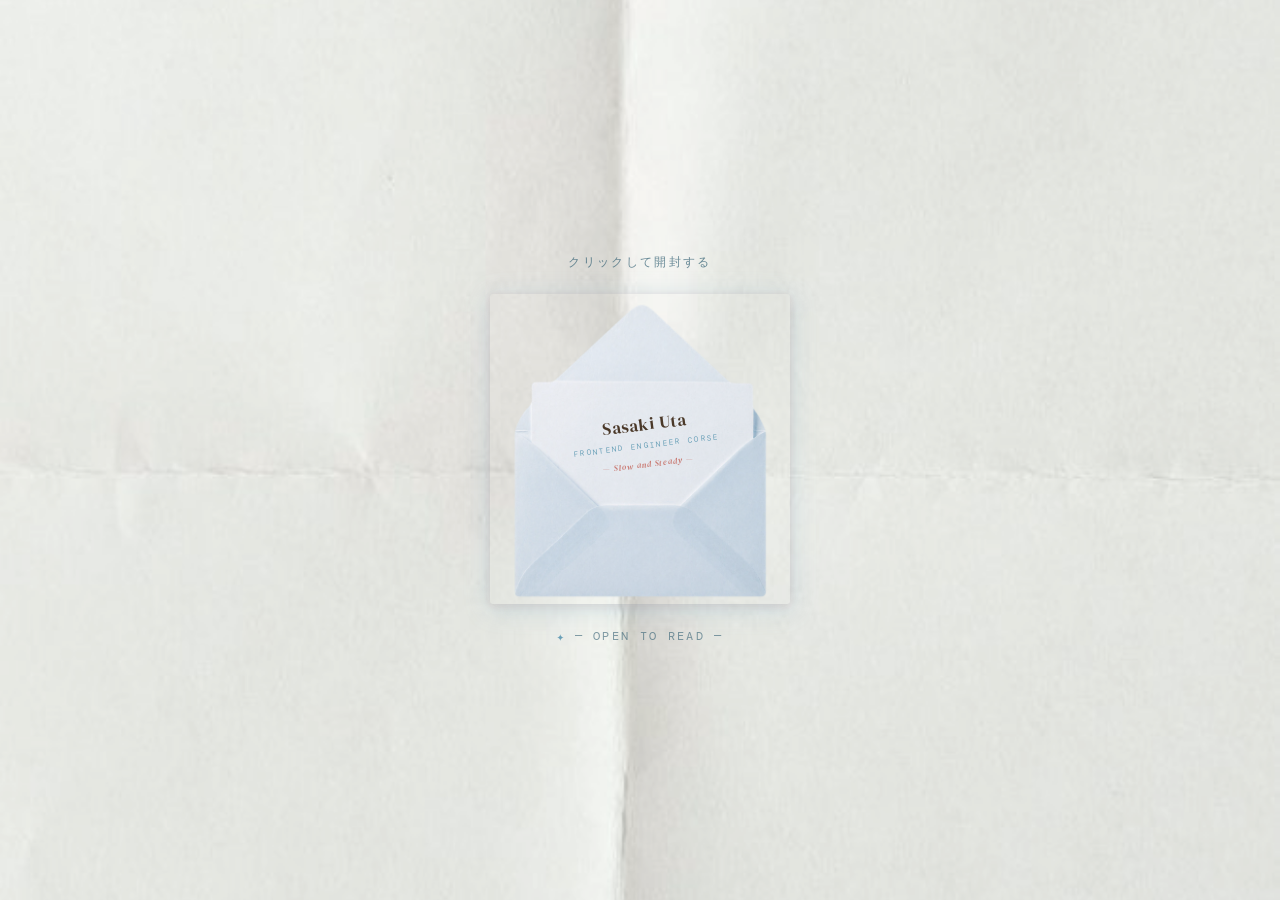
==== index.html @ 50e6e3ab "002_HTMLテキスト入力完了。CSS,JavaScript追加。" ====
<!DOCTYPE html>
<html lang="ja">
<head>
  <meta charset="UTF-8">
  <meta name="viewport" content="width=device-width, initial-scale=1.0">
  <title>SASAKI'S PORTFOLIO</title>
  <meta name="description" content="佐々木のポートフォリオです。">
  <link rel="preconnect" href="https://fonts.googleapis.com">
  <link rel="preconnect" href="https://fonts.gstatic.com" crossorigin>
  <link href="https://fonts.googleapis.com/css2?family=DM+Serif+Display:ital@0;1&family=DM+Mono:wght@400;500&display=swap" rel="stylesheet">
  <link rel="stylesheet" href="css/style.css">
  <script src="js/main.js" type="module"></script>
</head>
<body class="page-top">

  <!-- 背景オーバーレイ（bg-top.JPG の上に重ねてコントラスト確保） -->
  <div class="bg-overlay" aria-hidden="true"></div>

  <main class="top-container" role="main">
    <div class="letter-wrapper">

      <!-- ヒントテキスト（浮遊アニメーション） -->
      <p class="hint-text" aria-live="polite">クリックして開封する</p>

      <!-- 手紙 + テキストオーバーレイをまとめるコンテナ -->
      <div class="letter-card" id="letterImg" role="button" tabindex="0" aria-label="手紙を開いてポートフォリオを見る">

        <img
          class="letter"
          src="images/letter.PNG"
          alt="封筒に入った手紙。クリックするとポートフォリオが開きます"
          aria-hidden="true"
        >

        <!-- カード上のテキスト：画像の角度・位置に合わせて配置 -->
        <div class="letter-text" aria-hidden="true">
          <p class="letter-text__name">Sasaki Uta</p>
          <p class="letter-text__role">Frontend Engineer Corse</p>
          <p class="letter-text__open">— Slow and Steady —</p>
        </div>

      </div>

      <!-- 名前ラベル（封筒の差出人のように） -->
      <p class="sender-label" aria-hidden="true">
        <span class="sender-mark">✦</span>— open to read —
      </p>

    </div>
  </main>

</body>
</html>
---- css/style.css ----
@charset "UTF-8";
/* resset.dev • v5.0.2 */
/* # =================================================================
   # Global selectors
   # ================================================================= */
html {
  box-sizing: border-box;
  -webkit-text-size-adjust: 100%; /* Prevent adjustments of font size after orientation changes in iOS */
  word-break: normal;
  -moz-tab-size: 4;
  -o-tab-size: 4;
     tab-size: 4;
}

*,
::before,
::after {
  background-repeat: no-repeat; /* Set `background-repeat: no-repeat` to all elements and pseudo elements */
  box-sizing: inherit;
}

::before,
::after {
  text-decoration: inherit; /* Inherit text-decoration and vertical align to ::before and ::after pseudo elements */
  vertical-align: inherit;
}

* {
  padding: 0; /* Reset `padding` and `margin` of all elements */
  margin: 0;
}

/* # =================================================================
   # General elements
   # ================================================================= */
hr {
  overflow: visible; /* Show the overflow in Edge and IE */
  height: 0; /* Add the correct box sizing in Firefox */
  color: inherit; /* Correct border color in Firefox. */
}

details,
main {
  display: block; /* Render the `main` element consistently in IE. */
}

summary {
  display: list-item; /* Add the correct display in all browsers */
}

small {
  font-size: 80%; /* Set font-size to 80% in `small` elements */
}

[hidden] {
  display: none; /* Add the correct display in IE */
}

abbr[title] {
  border-bottom: none; /* Remove the bottom border in Chrome 57 */
  /* Add the correct text decoration in Chrome, Edge, IE, Opera, and Safari */
  text-decoration: underline;
  -webkit-text-decoration: underline dotted;
          text-decoration: underline dotted;
}

a {
  background-color: transparent; /* Remove the gray background on active links in IE 10 */
}

a:active,
a:hover {
  outline-width: 0; /* Remove the outline when hovering in all browsers */
}

code,
kbd,
pre,
samp {
  font-family: monospace, monospace; /* Specify the font family of code elements */
}

pre {
  font-size: 1em; /* Correct the odd `em` font sizing in all browsers */
}

b,
strong {
  font-weight: bolder; /* Add the correct font weight in Chrome, Edge, and Safari */
}

/* https://gist.github.com/unruthless/413930 */
sub,
sup {
  font-size: 75%;
  line-height: 0;
  position: relative;
  vertical-align: baseline;
}

sub {
  bottom: -0.25em;
}

sup {
  top: -0.5em;
}

table {
  border-color: inherit; /* Correct border color in all Chrome, Edge, and Safari. */
  text-indent: 0; /* Remove text indentation in Chrome, Edge, and Safari */
}

iframe {
  border-style: none;
}

/* # =================================================================
   # Forms
   # ================================================================= */
input {
  border-radius: 0;
}

[type=number]::-webkit-inner-spin-button,
[type=number]::-webkit-outer-spin-button {
  height: auto; /* Correct the cursor style of increment and decrement buttons in Chrome */
}

[type=search] {
  -webkit-appearance: textfield; /* Correct the odd appearance in Chrome and Safari */
  outline-offset: -2px; /* Correct the outline style in Safari */
}

[type=search]::-webkit-search-decoration {
  -webkit-appearance: none; /* Remove the inner padding in Chrome and Safari on macOS */
}

textarea {
  overflow: auto; /* Internet Explorer 11+ */
  resize: vertical; /* Specify textarea resizability */
}

button,
input,
optgroup,
select,
textarea {
  font: inherit; /* Specify font inheritance of form elements */
}

optgroup {
  font-weight: bold; /* Restore the font weight unset by the previous rule */
}

button {
  overflow: visible; /* Address `overflow` set to `hidden` in IE 8/9/10/11 */
}

button,
select {
  text-transform: none; /* Firefox 40+, Internet Explorer 11- */
}

/* Apply cursor pointer to button elements */
button,
[type=button],
[type=reset],
[type=submit],
[role=button] {
  cursor: pointer;
}

/* Remove inner padding and border in Firefox 4+ */
button::-moz-focus-inner,
[type=button]::-moz-focus-inner,
[type=reset]::-moz-focus-inner,
[type=submit]::-moz-focus-inner {
  border-style: none;
  padding: 0;
}

/* Replace focus style removed in the border reset above */
button:-moz-focusring,
[type=button]::-moz-focus-inner,
[type=reset]::-moz-focus-inner,
[type=submit]::-moz-focus-inner {
  outline: 1px dotted ButtonText;
}

button,
html [type=button],
[type=reset],
[type=submit] {
  -webkit-appearance: button; /* Correct the inability to style clickable types in iOS */
}

/* Remove the default button styling in all browsers */
button,
input,
select,
textarea {
  background-color: transparent;
  border-style: none;
}

a:focus,
button:focus,
input:focus,
select:focus,
textarea:focus {
  outline-width: 0;
}

/* Style select like a standard input */
select {
  -moz-appearance: none; /* Firefox 36+ */
  -webkit-appearance: none; /* Chrome 41+ */
}

select::-ms-expand {
  display: none; /* Internet Explorer 11+ */
}

select::-ms-value {
  color: currentColor; /* Internet Explorer 11+ */
}

legend {
  border: 0; /* Correct `color` not being inherited in IE 8/9/10/11 */
  color: inherit; /* Correct the color inheritance from `fieldset` elements in IE */
  display: table; /* Correct the text wrapping in Edge and IE */
  max-width: 100%; /* Correct the text wrapping in Edge and IE */
  white-space: normal; /* Correct the text wrapping in Edge and IE */
  max-width: 100%; /* Correct the text wrapping in Edge 18- and IE */
}

::-webkit-file-upload-button {
  /* Correct the inability to style clickable types in iOS and Safari */
  -webkit-appearance: button;
  color: inherit;
  font: inherit; /* Change font properties to `inherit` in Chrome and Safari */
}

/* Replace pointer cursor in disabled elements */
[disabled] {
  cursor: default;
}

/* # =================================================================
   # Specify media element style
   # ================================================================= */
img {
  border-style: none; /* Remove border when inside `a` element in IE 8/9/10 */
}

/* Add the correct vertical alignment in Chrome, Firefox, and Opera */
progress {
  vertical-align: baseline;
}

/* # =================================================================
   # Accessibility
   # ================================================================= */
/* Specify the progress cursor of updating elements */
[aria-busy=true] {
  cursor: progress;
}

/* Specify the pointer cursor of trigger elements */
[aria-controls] {
  cursor: pointer;
}

/* Specify the unstyled cursor of disabled, not-editable, or otherwise inoperable elements */
[aria-disabled=true] {
  cursor: default;
}

:root {
  --clr-base: #8bb8cc;
  --clr-accent: #b83020;
  --clr-main: #f5f0eb;
  --clr-gold: #c9a96e;
  --clr-bg-page: #e8f3f8;
  --clr-bg-section: #fdf9f5;
  --clr-bg-card: #ffffff;
  --clr-bg-blue: #8bb8cc;
  --clr-text: #4a3828;
  --clr-text-sub: #7a6258;
  --clr-text-muted: rgba(74, 56, 40, 0.45);
  --clr-border: #c8dfe9;
  --clr-border-warm: #f0e8e0;
  --font-display: 'DM Serif Display', Georgia, serif;
  --font-mono: 'DM Mono', 'Courier New', monospace;
  --font-body: 'Hiragino Kaku Gothic ProN', 'Hiragino Sans', 'Meiryo', sans-serif;
  --space-xs: 0.5rem;
  --space-sm: 1rem;
  --space-md: 2rem;
  --space-lg: 4rem;
  --space-xl: 7rem;
  --ease-out: cubic-bezier(0.22, 1, 0.36, 1);
  --ease-in-out: cubic-bezier(0.4, 0, 0.2, 1);
  --dur-base: 0.4s;
  --dur-slow: 0.7s;
}

.js-reveal {
  opacity: 0;
  transform: translateY(24px);
  transition: opacity var(--dur-slow) var(--ease-out), transform var(--dur-slow) var(--ease-out);
}
.js-reveal.is-visible {
  opacity: 1;
  transform: translateY(0);
}

@keyframes fadeInUp {
  from {
    opacity: 0;
    transform: translateY(20px);
  }
  to {
    opacity: 1;
    transform: translateY(0);
  }
}
@keyframes hintFloat {
  0%, 100% {
    opacity: 0.55;
    transform: translateY(0);
  }
  50% {
    opacity: 1;
    transform: translateY(-5px);
  }
}
@keyframes letterAppear {
  from {
    opacity: 0;
    transform: translateY(32px) scale(0.94);
  }
  to {
    opacity: 1;
    transform: translateY(0) scale(1);
  }
}
@keyframes paperDrop {
  from {
    opacity: 0;
    transform: translateY(-20px) scale(0.97);
  }
  to {
    opacity: 1;
    transform: translateY(0) scale(1);
  }
}
@keyframes tlItemIn {
  from {
    opacity: 0;
    transform: translateX(-10px);
  }
  to {
    opacity: 1;
    transform: translateX(0);
  }
}
@keyframes learningPulse {
  0%, 100% {
    opacity: 1;
  }
  50% {
    opacity: 0.55;
  }
}
.view {
  position: fixed;
  inset: 0;
  overflow-y: auto;
  overflow-x: hidden;
  transition: transform var(--dur-base) var(--ease-out), opacity 0.35s ease;
}

#view-menu {
  display: grid;
  place-items: center;
  background-color: #e8f3f8;
  padding: 2rem 1.5rem;
}

.view--detail {
  background-color: #fdf9f5;
  color: #4a3828;
}

.view--dark {
  background-color: #e8f3f8;
  color: #4a3828;
}
.view--dark .detail-header {
  border-bottom-color: #c8dfe9;
}

.view--ink {
  background-color: #f5f0eb;
  color: #4a3828;
}
.view--ink .detail-header {
  border-bottom-color: #f0e8e0;
}

.is-leaving {
  pointer-events: none;
}

.is-leaving--left {
  transform: translateX(-6%) scale(0.97);
  opacity: 0;
}

.is-leaving--right {
  transform: translateX(6%) scale(0.97);
  opacity: 0;
}

.is-entering--right {
  transform: translateX(5%) scale(0.98);
  opacity: 0;
  transition: none !important;
}

.is-entering--left {
  transform: translateX(-5%) scale(0.98);
  opacity: 0;
  transition: none !important;
}

.detail-wrap {
  max-width: 1100px;
  margin: 0 auto;
  padding: 0 var(--space-md);
  padding-top: 2.5rem;
  padding-bottom: 5rem;
}

.detail-header {
  display: flex;
  align-items: baseline;
  gap: 1.5rem;
  margin-bottom: var(--space-lg);
  padding-bottom: var(--space-sm);
  border-bottom: 1px solid #c8dfe9;
  margin-top: 1rem;
}

.detail-back {
  display: inline-flex;
  align-items: center;
  gap: 0.5rem;
  font-family: var(--font-mono);
  font-size: 0.75rem;
  letter-spacing: 0.2em;
  text-transform: uppercase;
  color: #6aa0b8;
  background: none;
  border: none;
  cursor: pointer;
  padding: 0.5rem 0;
  margin-bottom: 2rem;
}
.detail-back:focus-visible {
  outline: 2px solid #b83020;
  outline-offset: 4px;
  border-radius: 3px;
}
.detail-back {
  transition: color var(--dur-base) ease, transform var(--dur-base) var(--ease-out);
}
.detail-back:hover {
  color: #d04030;
  transform: translateX(-4px);
}

@media (prefers-reduced-motion: reduce) {
  .view {
    transition: none !important;
  }
  .is-entering--right,
  .is-entering--left {
    transform: none !important;
    opacity: 1 !important;
  }
}
.site-header {
  position: fixed;
  top: 0;
  left: 0;
  right: 0;
  z-index: 100;
  background: rgba(245, 240, 235, 0.9);
  backdrop-filter: blur(14px);
  -webkit-backdrop-filter: blur(14px);
  border-bottom: 1px solid #c8dfe9;
  transition: box-shadow var(--dur-base) ease;
}
.site-header.is-scrolled {
  box-shadow: 0 2px 18px rgba(139, 184, 204, 0.22);
}

.header-inner {
  max-width: 1100px;
  margin: 0 auto;
  padding: 0 var(--space-md);
  display: flex;
  align-items: center;
  justify-content: space-between;
  height: 60px;
}

.logo {
  display: flex;
  align-items: center;
  gap: var(--space-xs);
  font-family: var(--font-mono);
  font-size: 0.85rem;
  letter-spacing: 0.05em;
  color: #4a3828;
  transition: opacity var(--dur-base) ease;
}
.logo:hover {
  opacity: 0.65;
}
.logo-mark {
  color: #b83020;
  font-size: 1rem;
}

.global-nav {
  display: flex;
  align-items: center;
  gap: var(--space-md);
}

.nav-link {
  font-family: var(--font-mono);
  font-size: 0.78rem;
  letter-spacing: 0.2em;
  text-transform: uppercase;
  color: #7a6258;
  position: relative;
}
.nav-link::after {
  content: "";
  position: absolute;
  bottom: -2px;
  left: 0;
  right: 0;
  height: 1px;
  background: #b83020;
  transform: scaleX(0);
  transform-origin: left;
  transition: transform var(--dur-base) var(--ease-out);
}
.nav-link:hover::after {
  transform: scaleX(1);
}
.nav-link:focus-visible {
  outline: 2px solid #b83020;
  outline-offset: 4px;
  border-radius: 3px;
}
.nav-link {
  transition: color var(--dur-base) ease;
}
.nav-link:hover {
  color: #d04030;
}

.tl-hero {
  position: relative;
  min-height: 100dvh;
  display: grid;
  place-items: center;
  background-color: #e8f3f8;
  overflow: hidden;
  padding: 2rem 1.5rem 5rem;
}

.tl-paper {
  position: relative;
  z-index: 1;
  width: min(520px, 100%);
  background-image: url("../../images/bg-top.JPG");
  background-size: cover;
  background-position: center;
  border-radius: 4px;
  padding: 2.8rem 3rem 2.4rem;
  box-shadow: 0 2px 0 #c8dfe9, 0 16px 48px rgba(139, 184, 204, 0.22), 0 4px 16px rgba(184, 48, 32, 0.06);
  animation: paperDrop 0.8s var(--ease-out) 0.15s both;
}
.tl-paper::before {
  content: "";
  position: absolute;
  inset: 0;
  background: rgba(245, 240, 235, 0.72);
  border-radius: inherit;
  pointer-events: none;
  z-index: 0;
}
.tl-paper > * {
  position: relative;
  z-index: 1;
}

.tl-paper-header {
  padding-bottom: 1.4rem;
  margin-bottom: 1.4rem;
  border-bottom: 1px solid #f0e4cc;
}

.tl-subtitle {
  font-family: var(--font-mono);
  font-size: 0.65rem;
  letter-spacing: 0.2em;
  text-transform: uppercase;
  color: #7a6258;
  margin-bottom: 0.35rem;
}

.tl-title {
  font-family: var(--font-display);
  font-size: 2rem;
  font-weight: 400;
  letter-spacing: -0.01em;
  line-height: 1.1;
  color: #4a3828;
  letter-spacing: 0.08em;
  line-height: 1;
}

.tl-list {
  list-style: none;
  display: flex;
  flex-direction: column;
}

.tl-item {
  border-bottom: 1px solid rgba(139, 184, 204, 0.18);
  animation: tlItemIn 0.6s var(--ease-out) calc(0.35s + var(--i, 0) * 0.09s) both;
}
.tl-item:first-child {
  border-top: 1px solid rgba(139, 184, 204, 0.18);
}

.tl-link {
  display: flex;
  align-items: center;
  gap: 1rem;
  width: 100%;
  padding: 1.4rem 0.2rem;
  background: none;
  border: none;
  cursor: pointer;
  color: #4a3828;
  text-align: left;
  border-radius: 2px;
  transition: background-color var(--dur-base) ease, transform var(--dur-base) var(--ease-out);
}
.tl-link:focus-visible {
  outline: 2px solid #b83020;
  outline-offset: 4px;
  border-radius: 3px;
}
.tl-link:hover {
  background-color: rgba(139, 184, 204, 0.14);
  transform: translateX(4px);
}
.tl-link:hover .tl-arrow {
  transform: translateX(4px);
  color: #6aa0b8;
}

.tl-num {
  font-family: var(--font-mono);
  font-size: 0.72rem;
  letter-spacing: 0.2em;
  text-transform: uppercase;
  color: #b83020;
  letter-spacing: 0.1em;
  min-width: 2rem;
  flex-shrink: 0;
}

.tl-text {
  display: flex;
  align-items: baseline;
  gap: 0.75rem;
  flex: 1;
  min-width: 0;
}

.tl-name {
  font-family: var(--font-display);
  font-size: 1.35rem;
  font-weight: 400;
  letter-spacing: -0.01em;
  line-height: 1.1;
  color: #4a3828;
  white-space: nowrap;
}

.tl-sub {
  font-family: var(--font-body);
  font-size: 0.72rem;
  color: #7a6258;
  letter-spacing: 0.05em;
  white-space: nowrap;
  overflow: hidden;
  text-overflow: ellipsis;
}

.tl-arrow {
  font-family: var(--font-mono);
  font-size: 0.85rem;
  color: #c9a96e;
  margin-left: auto;
  flex-shrink: 0;
  transition: transform var(--dur-base) var(--ease-out), color var(--dur-base) ease;
}

.tl-paper-footer {
  margin-top: 1.4rem;
  padding-top: 1.4rem;
  border-top: 1px solid #f0e4cc;
  display: flex;
  justify-content: space-between;
  align-items: center;
}

.tl-sender {
  font-family: var(--font-mono);
  font-size: 0.68rem;
  letter-spacing: 0.2em;
  text-transform: uppercase;
  color: #6aa0b8;
}

.tl-back-letter {
  font-family: var(--font-mono);
  font-size: 0.65rem;
  letter-spacing: 0.2em;
  text-transform: uppercase;
  color: #7a6258;
  transition: color var(--dur-base) ease;
}
.tl-back-letter:hover {
  color: #d04030;
}
.tl-back-letter:focus-visible {
  outline: 2px solid #b83020;
  outline-offset: 4px;
  border-radius: 3px;
}

.tl-scroll-hint {
  position: absolute;
  bottom: 2rem;
  left: 50%;
  transform: translateX(-50%);
  font-family: var(--font-mono);
  font-size: 0.68rem;
  letter-spacing: 0.2em;
  text-transform: uppercase;
  color: rgba(46, 92, 112, 0.4);
  animation: hintFloat 2.4s ease-in-out infinite;
  pointer-events: none;
  white-space: nowrap;
}

@media (max-width: 600px) {
  .tl-paper {
    padding: 2rem 1.75rem;
  }
  .tl-title {
    font-size: 1.6rem;
  }
  .tl-name {
    font-size: 1.15rem;
  }
  .tl-sub {
    display: none;
  }
}
.section {
  padding: var(--space-xl) 0;
  background-color: #fdf9f5;
  color: #4a3828;
}
.section--dark {
  background-color: #e8f3f8;
  color: #4a3828;
}
.section--dark .section-header {
  border-bottom-color: #c8dfe9;
}
.section--vision {
  background-color: #f5f0eb;
  color: #4a3828;
}
.section--vision .section-header {
  border-bottom-color: #f0e8e0;
}

.section-inner {
  max-width: 1100px;
  margin: 0 auto;
  padding: 0 var(--space-md);
}

.section-header {
  display: flex;
  align-items: baseline;
  gap: 1.5rem;
  margin-bottom: var(--space-lg);
  padding-bottom: var(--space-sm);
  border-bottom: 1px solid #c8dfe9;
}

.section-index {
  font-family: var(--font-mono);
  font-size: 0.72rem;
  letter-spacing: 0.2em;
  text-transform: uppercase;
  color: #b83020;
}

.section-title {
  font-family: var(--font-display);
  font-size: clamp(2rem, 5vw, 3.5rem);
  font-weight: 400;
  letter-spacing: -0.01em;
  line-height: 1.1;
  color: #4a3828;
}

.about-grid {
  display: grid;
  grid-template-columns: 1fr 1fr;
  gap: var(--space-lg);
  align-items: start;
}

.about-name {
  font-family: var(--font-display);
  font-size: 1.75rem;
  font-weight: 400;
  letter-spacing: -0.01em;
  line-height: 1.1;
  color: #4a3828;
  margin-bottom: var(--space-xs);
}

.about-role {
  font-family: var(--font-mono);
  font-size: 0.75rem;
  letter-spacing: 0.2em;
  text-transform: uppercase;
  color: #b83020;
  margin-bottom: var(--space-md);
}

.about-text {
  font-size: 0.93rem;
  line-height: 1.9;
  color: #7a6258;
  margin-bottom: var(--space-sm);
}

.meta-list {
  display: flex;
  flex-direction: column;
}

.meta-item {
  display: grid;
  grid-template-columns: 80px 1fr;
  gap: var(--space-sm);
  padding: 0.85rem 0;
  border-bottom: 1px solid #f0e4cc;
  font-size: 0.85rem;
}
.meta-item:first-child {
  border-top: 1px solid #f0e4cc;
}

.meta-label {
  font-family: var(--font-mono);
  font-size: 0.72rem;
  letter-spacing: 0.2em;
  text-transform: uppercase;
  color: rgba(74, 56, 40, 0.45);
  padding-top: 0.1em;
}

.meta-value {
  color: #4a3828;
  line-height: 1.6;
}

.works-list {
  display: flex;
  flex-direction: column;
  gap: 1px;
  background-color: #c8dfe9;
}

.work-card {
  background-color: #ffffff;
  padding: var(--space-lg) var(--space-md);
  transition: transform var(--dur-base) var(--ease-out);
  position: relative;
}
.work-card:hover {
  transform: scale(1.005);
  z-index: 1;
}

.work-card-header {
  display: flex;
  align-items: center;
  justify-content: space-between;
  margin-bottom: var(--space-sm);
}

.work-type {
  font-family: var(--font-mono);
  font-size: 0.68rem;
  letter-spacing: 0.2em;
  text-transform: uppercase;
  color: #6aa0b8;
  border: 1px solid #6aa0b8;
  background: rgba(139, 184, 204, 0.08);
  padding: 0.2em 0.72em;
  border-radius: 100px;
}

.work-year {
  font-family: var(--font-mono);
  font-size: 0.75rem;
  letter-spacing: 0.2em;
  text-transform: uppercase;
  color: rgba(74, 56, 40, 0.45);
  text-transform: none;
}

.work-title {
  font-family: var(--font-display);
  font-size: clamp(1.3rem, 3vw, 1.9rem);
  font-weight: 400;
  letter-spacing: -0.01em;
  line-height: 1.1;
  color: #4a3828;
  margin-bottom: var(--space-sm);
}

.work-context {
  font-size: 0.88rem;
  line-height: 1.8;
  color: #7a6258;
  margin-bottom: var(--space-sm);
  padding: var(--space-sm);
  border-left: 2px solid #e8c5c0;
  background: #f5e8e6;
}
.work-context strong {
  color: #4a3828;
  font-weight: 500;
}

.work-points {
  font-size: 0.83rem;
  color: #7a6258;
  padding-left: 1.2em;
  position: relative;
  line-height: 1.7;
}
.work-points::before {
  content: "—";
  position: absolute;
  left: 0;
  color: #6aa0b8;
}

.work-card a {
  font-family: var(--font-mono);
  font-size: 0.75rem;
  letter-spacing: 0.2em;
  text-transform: uppercase;
  color: #b83020;
}

.skills-grid {
  display: grid;
  grid-template-columns: repeat(2, 1fr);
  gap: var(--space-lg) var(--space-xl);
  margin-bottom: var(--space-xl);
}

.skill-header {
  display: flex;
  align-items: baseline;
  justify-content: space-between;
  margin-bottom: var(--space-xs);
}

.skill-name {
  font-family: var(--font-mono);
  font-size: 0.88rem;
  letter-spacing: 0.08em;
  color: #4a3828;
}

.skill-badge--learning {
  font-family: var(--font-mono);
  font-size: 0.62rem;
  letter-spacing: 0.2em;
  text-transform: uppercase;
  color: #b83020;
  border: 1px solid #e8c5c0;
  background: #f5e8e6;
  padding: 0.15em 0.6em;
  border-radius: 100px;
  animation: learningPulse 2.4s ease-in-out infinite;
}

.skill-item--learning {
  opacity: 0.85;
}

.skill-note {
  font-size: 0.75rem;
  color: rgba(74, 56, 40, 0.45);
  line-height: 1.6;
}

.github-cta {
  display: flex;
  justify-content: center;
  padding-top: var(--space-md);
  border-top: 1px solid #f0e4cc;
}

.github-btn {
  display: inline-flex;
  align-items: center;
  gap: 0.6rem;
  font-family: var(--font-mono);
  font-size: 0.8rem;
  letter-spacing: 0.2em;
  text-transform: uppercase;
  color: #4a3828;
  border: 1px solid #c9a96e;
  padding: 0.85rem 2rem;
  border-radius: 100px;
}
.github-btn:focus-visible {
  outline: 2px solid #b83020;
  outline-offset: 4px;
  border-radius: 3px;
}
.github-btn {
  transition: transform var(--dur-base) var(--ease-out), border-color var(--dur-base) ease, color var(--dur-base) ease, background-color var(--dur-base) ease;
}
.github-btn:hover {
  transform: scale(1.03);
  background-color: #f0e4cc;
  border-color: #b8904a;
  color: #b8904a;
}
.github-btn .btn-arrow {
  transition: transform var(--dur-base) var(--ease-out);
}
.github-btn:hover .btn-arrow {
  transform: translateX(4px);
}

.github-icon {
  flex-shrink: 0;
}

.vision-content {
  max-width: 700px;
}

.vision-quote {
  font-family: var(--font-display);
  font-size: clamp(1.1rem, 2.5vw, 1.5rem);
  font-weight: 400;
  letter-spacing: -0.01em;
  line-height: 1.1;
  color: #b83020;
  font-style: italic;
  line-height: 1.6;
  margin-bottom: var(--space-lg);
  border-left: 2px solid #e8c5c0;
  background: #f5e8e6;
  padding: var(--space-sm) var(--space-md);
  border-radius: 0 4px 4px 0;
}

.vision-text {
  font-size: 0.95rem;
  line-height: 2;
  color: #7a6258;
  margin-bottom: var(--space-md);
}
.vision-text:last-child {
  margin-bottom: 0;
}

.site-footer {
  background-color: #8bb8cc;
  color: #ffffff;
  border-top: 1px solid #6aa0b8;
  padding: var(--space-md) 0;
}

.footer-inner {
  max-width: 1100px;
  margin: 0 auto;
  padding: 0 var(--space-md);
  display: flex;
  align-items: center;
  justify-content: space-between;
}

.footer-copy,
.footer-made {
  font-family: var(--font-mono);
  font-size: 0.72rem;
  color: rgba(255, 255, 255, 0.75);
  letter-spacing: 0.08em;
}

.footer-back {
  font-family: var(--font-mono);
  font-size: 0.72rem;
  letter-spacing: 0.12em;
  color: rgba(255, 255, 255, 0.75);
  transition: color var(--dur-base) ease;
}
.footer-back:hover {
  color: #ffffff;
}
.footer-back:focus-visible {
  outline: 2px solid #f5f0eb;
  outline-offset: 4px;
  border-radius: 3px;
}

@media (max-width: 768px) {
  :root {
    --space-xl: 4.5rem;
    --space-lg: 2.5rem;
  }
  .global-nav {
    display: none;
  }
  .about-grid {
    grid-template-columns: 1fr;
    gap: var(--space-md);
  }
  .skills-grid {
    grid-template-columns: 1fr;
    gap: var(--space-md);
  }
  .footer-inner {
    flex-direction: column;
    align-items: flex-start;
    gap: var(--space-xs);
  }
  .work-card {
    padding: var(--space-md) var(--space-sm);
  }
}
@media (max-width: 480px) {
  .hero-sub br {
    display: none;
  }
  .meta-item {
    grid-template-columns: 70px 1fr;
  }
}
.page-top {
  min-height: 100dvh;
  display: grid;
  place-items: center;
  background-image: url("../../images/bg-top.JPG");
  background-size: cover;
  background-position: center;
  overflow: hidden;
  position: relative;
}

.bg-overlay {
  position: fixed;
  inset: 0;
  background: rgba(232, 243, 248, 0.3);
  pointer-events: none;
  z-index: 0;
}

.page-portfolio .bg-overlay {
  display: none;
}

.top-container {
  position: relative;
  z-index: 1;
  display: grid;
  place-items: center;
  width: 100%;
  padding: var(--space-md);
}

.letter-wrapper {
  display: flex;
  flex-direction: column;
  align-items: center;
  gap: 1.5rem;
}

.hint-text {
  font-family: var(--font-mono);
  font-size: 0.72rem;
  letter-spacing: 0.2em;
  text-transform: uppercase;
  color: rgba(46, 92, 112, 0.7);
  -webkit-user-select: none;
     -moz-user-select: none;
          user-select: none;
  animation: hintFloat 2.6s ease-in-out infinite;
}

.letter-card {
  position: relative;
  width: 300px;
  cursor: pointer;
  display: block;
  border-radius: 3px;
  box-shadow: 0 4px 24px rgba(139, 184, 204, 0.36), 0 2px 8px rgba(184, 48, 32, 0.12);
  animation: letterAppear 0.9s var(--ease-out) 0.1s both;
  transition: transform var(--dur-base) var(--ease-out), opacity var(--dur-base) var(--ease-out), box-shadow var(--dur-base) ease;
}
.letter-card:hover {
  transform: translateY(-8px) scale(1.03);
  box-shadow: 0 20px 48px rgba(139, 184, 204, 0.3), 0 6px 18px rgba(184, 48, 32, 0.1);
}
.letter-card:focus-visible {
  outline: 2px solid #8bb8cc;
  outline-offset: 4px;
  border-radius: 3px;
}
.letter-card.is-flying {
  transform: translateY(-110px) scale(1.07) !important;
  opacity: 0 !important;
  transition: transform 0.5s var(--ease-out), opacity 0.5s var(--ease-out);
  pointer-events: none;
}

.letter {
  width: 100%;
  display: block;
  border-radius: 3px;
}

.letter-text {
  position: absolute;
  top: 20%;
  left: 24%;
  width: 56%;
  height: 56%;
  transform: rotate(-6deg);
  transform-origin: center center;
  display: flex;
  flex-direction: column;
  align-items: center;
  justify-content: center;
  gap: 0.3em;
  pointer-events: none;
  -webkit-user-select: none;
     -moz-user-select: none;
          user-select: none;
}

.letter-text__name {
  font-family: var(--font-display);
  font-size: 1.05rem;
  font-weight: 400;
  color: #4a3828;
  letter-spacing: 0.04em;
  line-height: 1.2;
  text-align: center;
  transform: rotate(-1deg);
}

.letter-text__role {
  font-family: var(--font-mono);
  font-size: 0.48rem;
  letter-spacing: 0.2em;
  text-transform: uppercase;
  color: #6aa0b8;
  letter-spacing: 0.18em;
  text-align: center;
  transform: rotate(-1deg);
}

.letter-text__open {
  font-family: var(--font-display);
  font-style: italic;
  font-size: 0.52rem;
  color: rgba(184, 48, 32, 0.6);
  letter-spacing: 0.12em;
  text-align: center;
  margin-top: 0.4em;
  transform: rotate(-1deg);
}

.sender-label {
  font-family: var(--font-mono);
  font-size: 0.72rem;
  letter-spacing: 0.2em;
  text-transform: uppercase;
  color: rgba(46, 92, 112, 0.6);
  -webkit-user-select: none;
     -moz-user-select: none;
          user-select: none;
  display: flex;
  align-items: center;
  gap: 0.5rem;
  animation: letterAppear 0.9s var(--ease-out) 0.3s both;
}

.sender-mark {
  color: #6aa0b8;
  font-size: 0.8rem;
}

@media (max-width: 480px) {
  .letter-card {
    width: 240px;
  }
  .letter-text__name {
    font-size: 0.85rem;
  }
  .letter-text__role {
    font-size: 0.4rem;
  }
  .letter-text__open {
    font-size: 0.42rem;
  }
}/*# sourceMappingURL=style.css.map */
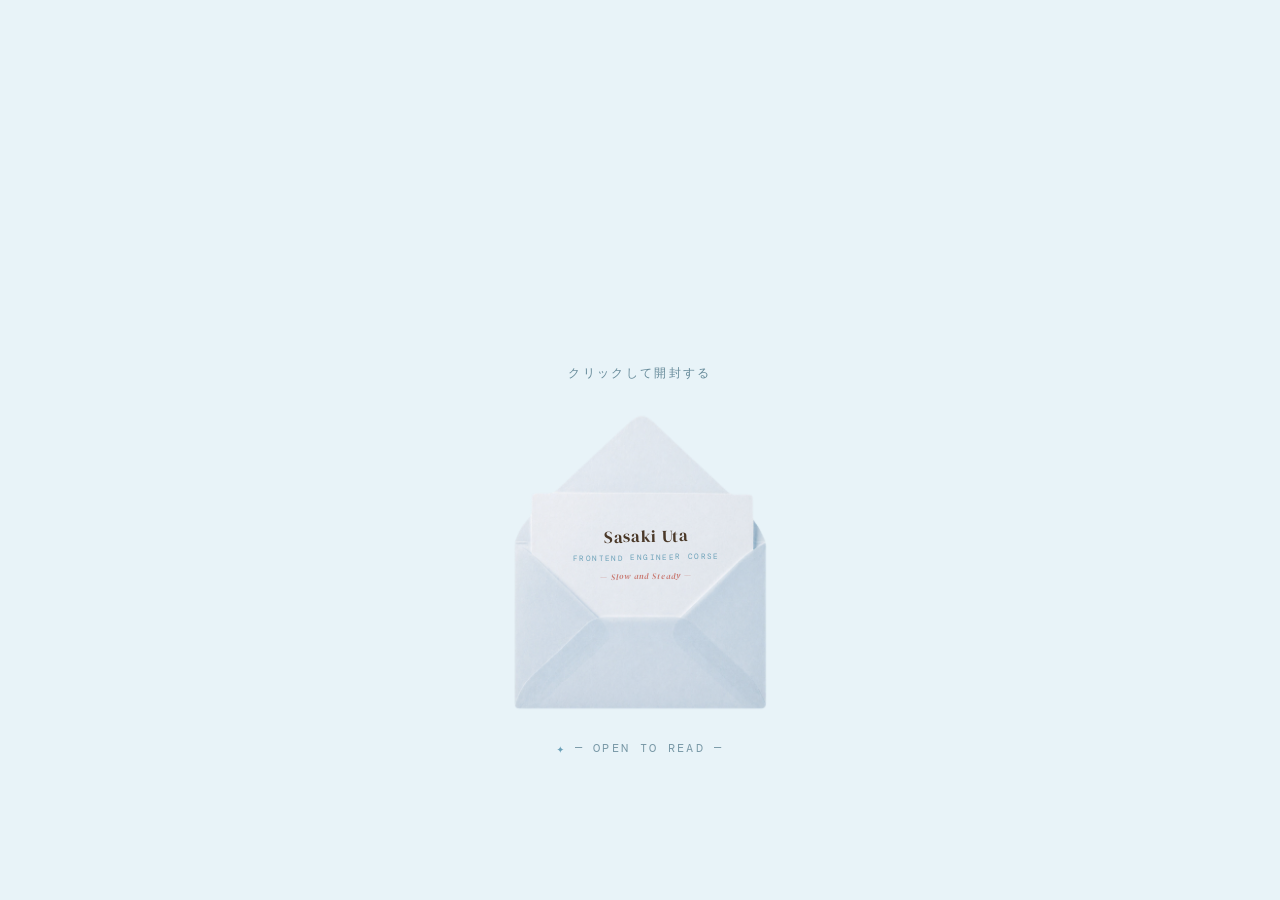
==== commit 9ecc985e: "005_TOPページ手紙部分テキスト位置調節、Woksの.link-to-pageのスタイル変更。" ====
--- a/index.html
+++ b/index.html
@@ -41,7 +41,6 @@
 
       </div>
 
-      <!-- 名前ラベル（封筒の差出人のように） -->
       <p class="sender-label" aria-hidden="true">
         <span class="sender-mark">✦</span>— open to read —
       </p>
--- a/css/style.css
+++ b/css/style.css
@@ -373,219 +373,156 @@
     opacity: 0.55;
   }
 }
-.view {
-  position: fixed;
-  inset: 0;
-  overflow-y: auto;
-  overflow-x: hidden;
-  transition: transform var(--dur-base) var(--ease-out), opacity 0.35s ease;
-}
-
-#view-menu {
-  display: grid;
-  place-items: center;
-  background-color: #e8f3f8;
-  padding: 2rem 1.5rem;
-}
-
-.view--detail {
-  background-color: #fdf9f5;
-  color: #4a3828;
-}
-
-.view--dark {
-  background-color: #e8f3f8;
-  color: #4a3828;
-}
-.view--dark .detail-header {
-  border-bottom-color: #c8dfe9;
-}
-
-.view--ink {
-  background-color: #f5f0eb;
-  color: #4a3828;
-}
-.view--ink .detail-header {
-  border-bottom-color: #f0e8e0;
-}
-
-.is-leaving {
-  pointer-events: none;
-}
-
-.is-leaving--left {
-  transform: translateX(-6%) scale(0.97);
-  opacity: 0;
-}
-
-.is-leaving--right {
-  transform: translateX(6%) scale(0.97);
-  opacity: 0;
-}
-
-.is-entering--right {
-  transform: translateX(5%) scale(0.98);
-  opacity: 0;
-  transition: none !important;
-}
-
-.is-entering--left {
-  transform: translateX(-5%) scale(0.98);
-  opacity: 0;
-  transition: none !important;
-}
-
-.detail-wrap {
-  max-width: 1100px;
-  margin: 0 auto;
-  padding: 0 var(--space-md);
-  padding-top: 2.5rem;
-  padding-bottom: 5rem;
-}
-
-.detail-header {
-  display: flex;
-  align-items: baseline;
-  gap: 1.5rem;
-  margin-bottom: var(--space-lg);
-  padding-bottom: var(--space-sm);
-  border-bottom: 1px solid #c8dfe9;
-  margin-top: 1rem;
-}
-
-.detail-back {
-  display: inline-flex;
-  align-items: center;
-  gap: 0.5rem;
-  font-family: var(--font-mono);
-  font-size: 0.75rem;
-  letter-spacing: 0.2em;
-  text-transform: uppercase;
-  color: #6aa0b8;
-  background: none;
-  border: none;
-  cursor: pointer;
-  padding: 0.5rem 0;
-  margin-bottom: 2rem;
-}
-.detail-back:focus-visible {
-  outline: 2px solid #b83020;
-  outline-offset: 4px;
-  border-radius: 3px;
-}
-.detail-back {
-  transition: color var(--dur-base) ease, transform var(--dur-base) var(--ease-out);
-}
-.detail-back:hover {
-  color: #d04030;
-  transform: translateX(-4px);
-}
-
-@media (prefers-reduced-motion: reduce) {
-  .view {
-    transition: none !important;
-  }
-  .is-entering--right,
-  .is-entering--left {
-    transform: none !important;
-    opacity: 1 !important;
-  }
-}
-.site-header {
-  position: fixed;
-  top: 0;
-  left: 0;
-  right: 0;
-  z-index: 100;
-  background: rgba(245, 240, 235, 0.9);
-  backdrop-filter: blur(14px);
-  -webkit-backdrop-filter: blur(14px);
-  border-bottom: 1px solid #c8dfe9;
-  transition: box-shadow var(--dur-base) ease;
-}
-.site-header.is-scrolled {
-  box-shadow: 0 2px 18px rgba(139, 184, 204, 0.22);
-}
-
-.header-inner {
-  max-width: 1100px;
-  margin: 0 auto;
-  padding: 0 var(--space-md);
-  display: flex;
-  align-items: center;
-  justify-content: space-between;
-  height: 60px;
-}
-
-.logo {
-  display: flex;
-  align-items: center;
-  gap: var(--space-xs);
-  font-family: var(--font-mono);
-  font-size: 0.85rem;
-  letter-spacing: 0.05em;
-  color: #4a3828;
-  transition: opacity var(--dur-base) ease;
-}
-.logo:hover {
-  opacity: 0.65;
-}
-.logo-mark {
-  color: #b83020;
-  font-size: 1rem;
-}
-
-.global-nav {
-  display: flex;
-  align-items: center;
-  gap: var(--space-md);
-}
-
-.nav-link {
-  font-family: var(--font-mono);
-  font-size: 0.78rem;
-  letter-spacing: 0.2em;
-  text-transform: uppercase;
-  color: #7a6258;
-  position: relative;
-}
-.nav-link::after {
-  content: "";
-  position: absolute;
-  bottom: -2px;
-  left: 0;
-  right: 0;
-  height: 1px;
-  background: #b83020;
-  transform: scaleX(0);
-  transform-origin: left;
-  transition: transform var(--dur-base) var(--ease-out);
-}
-.nav-link:hover::after {
-  transform: scaleX(1);
-}
-.nav-link:focus-visible {
-  outline: 2px solid #b83020;
-  outline-offset: 4px;
-  border-radius: 3px;
-}
-.nav-link {
-  transition: color var(--dur-base) ease;
-}
-.nav-link:hover {
-  color: #d04030;
-}
-
-.tl-hero {
-  position: relative;
+.page-top {
   min-height: 100dvh;
   display: grid;
   place-items: center;
   background-color: #e8f3f8;
-  overflow: hidden;
-  padding: 2rem 1.5rem 5rem;
-}
-
+}
+
+.top-container {
+  position: relative;
+  z-index: 1;
+  display: grid;
+  place-items: center;
+  width: 100%;
+  padding: var(--space-md);
+}
+
+.letter-wrapper {
+  display: flex;
+  flex-direction: column;
+  align-items: center;
+  gap: 1.5rem;
+}
+
+.hint-text {
+  font-family: var(--font-mono);
+  font-size: 0.72rem;
+  letter-spacing: 0.2em;
+  text-transform: uppercase;
+  color: rgba(46, 92, 112, 0.7);
+  -webkit-user-select: none;
+     -moz-user-select: none;
+          user-select: none;
+  animation: hintFloat 2.6s ease-in-out infinite;
+}
+
+.letter-card {
+  position: relative;
+  width: 300px;
+  cursor: pointer;
+  display: block;
+  border-radius: 3px;
+  transition: transform var(--dur-base) var(--ease-out), opacity var(--dur-base) var(--ease-out), box-shadow var(--dur-base) ease;
+}
+.letter-card:hover {
+  transform: translateY(-8px) scale(1.03);
+  box-shadow: 0 20px 48px rgba(139, 184, 204, 0.3), 0 6px 18px rgba(184, 48, 32, 0.1);
+}
+.letter-card:focus-visible {
+  outline: 2px solid #8bb8cc;
+  outline-offset: 4px;
+  border-radius: 3px;
+}
+.letter-card.is-flying {
+  transform: translateY(-110px) scale(1.07) !important;
+  opacity: 0 !important;
+  transition: transform 0.5s var(--ease-out), opacity 0.5s var(--ease-out);
+  pointer-events: none;
+}
+
+.letter {
+  width: 100%;
+  display: block;
+  border-radius: 3px;
+}
+
+.letter-text {
+  position: absolute;
+  top: 20%;
+  left: 24%;
+  width: 56%;
+  height: 56%;
+  transform-origin: center center;
+  display: flex;
+  flex-direction: column;
+  align-items: center;
+  justify-content: center;
+  gap: 0.3em;
+  pointer-events: none;
+  -webkit-user-select: none;
+     -moz-user-select: none;
+          user-select: none;
+}
+
+.letter-text__name {
+  font-family: var(--font-display);
+  font-size: 1.05rem;
+  font-weight: 400;
+  color: #4a3828;
+  letter-spacing: 0.04em;
+  line-height: 1.2;
+  text-align: center;
+  transform: rotate(-1deg);
+}
+
+.letter-text__role {
+  font-family: var(--font-mono);
+  font-size: 0.48rem;
+  letter-spacing: 0.2em;
+  text-transform: uppercase;
+  color: #6aa0b8;
+  letter-spacing: 0.18em;
+  text-align: center;
+  transform: rotate(-1deg);
+}
+
+.letter-text__open {
+  font-family: var(--font-display);
+  font-style: italic;
+  font-size: 0.52rem;
+  color: rgba(184, 48, 32, 0.6);
+  letter-spacing: 0.12em;
+  text-align: center;
+  margin-top: 0.4em;
+  transform: rotate(-1deg);
+}
+
+.sender-label {
+  font-family: var(--font-mono);
+  font-size: 0.72rem;
+  letter-spacing: 0.2em;
+  text-transform: uppercase;
+  color: rgba(46, 92, 112, 0.6);
+  -webkit-user-select: none;
+     -moz-user-select: none;
+          user-select: none;
+  display: flex;
+  align-items: center;
+  gap: 0.5rem;
+  animation: letterAppear 0.9s var(--ease-out) 0.3s both;
+}
+
+.sender-mark {
+  color: #6aa0b8;
+  font-size: 0.8rem;
+}
+
+@media (max-width: 480px) {
+  .letter-card {
+    width: 240px;
+  }
+  .letter-text__name {
+    font-size: 0.85rem;
+  }
+  .letter-text__role {
+    font-size: 0.4rem;
+  }
+  .letter-text__open {
+    font-size: 0.42rem;
+  }
+}
 .tl-paper {
   position: relative;
   z-index: 1;
@@ -618,15 +555,6 @@
   border-bottom: 1px solid #f0e4cc;
 }
 
-.tl-subtitle {
-  font-family: var(--font-mono);
-  font-size: 0.65rem;
-  letter-spacing: 0.2em;
-  text-transform: uppercase;
-  color: #7a6258;
-  margin-bottom: 0.35rem;
-}
-
 .tl-title {
   font-family: var(--font-display);
   font-size: 2rem;
@@ -762,21 +690,6 @@
   border-radius: 3px;
 }
 
-.tl-scroll-hint {
-  position: absolute;
-  bottom: 2rem;
-  left: 50%;
-  transform: translateX(-50%);
-  font-family: var(--font-mono);
-  font-size: 0.68rem;
-  letter-spacing: 0.2em;
-  text-transform: uppercase;
-  color: rgba(46, 92, 112, 0.4);
-  animation: hintFloat 2.4s ease-in-out infinite;
-  pointer-events: none;
-  white-space: nowrap;
-}
-
 @media (max-width: 600px) {
   .tl-paper {
     padding: 2rem 1.75rem;
@@ -791,41 +704,6 @@
     display: none;
   }
 }
-.section {
-  padding: var(--space-xl) 0;
-  background-color: #fdf9f5;
-  color: #4a3828;
-}
-.section--dark {
-  background-color: #e8f3f8;
-  color: #4a3828;
-}
-.section--dark .section-header {
-  border-bottom-color: #c8dfe9;
-}
-.section--vision {
-  background-color: #f5f0eb;
-  color: #4a3828;
-}
-.section--vision .section-header {
-  border-bottom-color: #f0e8e0;
-}
-
-.section-inner {
-  max-width: 1100px;
-  margin: 0 auto;
-  padding: 0 var(--space-md);
-}
-
-.section-header {
-  display: flex;
-  align-items: baseline;
-  gap: 1.5rem;
-  margin-bottom: var(--space-lg);
-  padding-bottom: var(--space-sm);
-  border-bottom: 1px solid #c8dfe9;
-}
-
 .section-index {
   font-family: var(--font-mono);
   font-size: 0.72rem;
@@ -942,15 +820,6 @@
   background: rgba(139, 184, 204, 0.08);
   padding: 0.2em 0.72em;
   border-radius: 100px;
-}
-
-.work-year {
-  font-family: var(--font-mono);
-  font-size: 0.75rem;
-  letter-spacing: 0.2em;
-  text-transform: uppercase;
-  color: rgba(74, 56, 40, 0.45);
-  text-transform: none;
 }
 
 .work-title {
@@ -977,26 +846,44 @@
   font-weight: 500;
 }
 
-.work-points {
-  font-size: 0.83rem;
-  color: #7a6258;
-  padding-left: 1.2em;
-  position: relative;
-  line-height: 1.7;
-}
-.work-points::before {
-  content: "—";
-  position: absolute;
-  left: 0;
+.tech-stack {
+  font-family: var(--font-mono);
+  font-size: 0.72rem;
+  letter-spacing: 0.2em;
+  text-transform: uppercase;
   color: #6aa0b8;
-}
-
-.work-card a {
+  margin-bottom: var(--space-sm);
+}
+
+.link-to-page {
+  margin-top: var(--space-sm);
+}
+.link-to-page a {
+  display: inline-flex;
+  align-items: center;
+  gap: 0.5rem;
   font-family: var(--font-mono);
   font-size: 0.75rem;
   letter-spacing: 0.2em;
   text-transform: uppercase;
-  color: #b83020;
+  color: #d04030;
+  background: none;
+  border: none;
+  cursor: pointer;
+  padding: 0.5rem 0;
+  margin-bottom: 2rem;
+}
+.link-to-page a:focus-visible {
+  outline: 2px solid #b83020;
+  outline-offset: 4px;
+  border-radius: 3px;
+}
+.link-to-page a {
+  transition: color var(--dur-base) ease, transform var(--dur-base) var(--ease-out);
+}
+.link-to-page a:hover {
+  color: #b8904a;
+  transform: translateX(-4px);
 }
 
 .skills-grid {
@@ -1118,54 +1005,11 @@
   margin-bottom: 0;
 }
 
-.site-footer {
-  background-color: #8bb8cc;
-  color: #ffffff;
-  border-top: 1px solid #6aa0b8;
-  padding: var(--space-md) 0;
-}
-
-.footer-inner {
-  max-width: 1100px;
-  margin: 0 auto;
-  padding: 0 var(--space-md);
-  display: flex;
-  align-items: center;
-  justify-content: space-between;
-}
-
-.footer-copy,
-.footer-made {
-  font-family: var(--font-mono);
-  font-size: 0.72rem;
-  color: rgba(255, 255, 255, 0.75);
-  letter-spacing: 0.08em;
-}
-
-.footer-back {
-  font-family: var(--font-mono);
-  font-size: 0.72rem;
-  letter-spacing: 0.12em;
-  color: rgba(255, 255, 255, 0.75);
-  transition: color var(--dur-base) ease;
-}
-.footer-back:hover {
-  color: #ffffff;
-}
-.footer-back:focus-visible {
-  outline: 2px solid #f5f0eb;
-  outline-offset: 4px;
-  border-radius: 3px;
-}
-
 @media (max-width: 768px) {
   :root {
     --space-xl: 4.5rem;
     --space-lg: 2.5rem;
   }
-  .global-nav {
-    display: none;
-  }
   .about-grid {
     grid-template-columns: 1fr;
     gap: var(--space-md);
@@ -1174,189 +1018,130 @@
     grid-template-columns: 1fr;
     gap: var(--space-md);
   }
-  .footer-inner {
-    flex-direction: column;
-    align-items: flex-start;
-    gap: var(--space-xs);
-  }
   .work-card {
     padding: var(--space-md) var(--space-sm);
   }
 }
 @media (max-width: 480px) {
-  .hero-sub br {
-    display: none;
-  }
   .meta-item {
     grid-template-columns: 70px 1fr;
   }
 }
-.page-top {
-  min-height: 100dvh;
+.view {
+  position: fixed;
+  inset: 0;
+  overflow-y: auto;
+  overflow-x: hidden;
+  transition: transform var(--dur-base) var(--ease-out), opacity 0.35s ease;
+}
+
+#view-menu {
   display: grid;
   place-items: center;
-  background-image: url("../../images/bg-top.JPG");
-  background-size: cover;
-  background-position: center;
-  overflow: hidden;
-  position: relative;
-}
-
-.bg-overlay {
-  position: fixed;
-  inset: 0;
-  background: rgba(232, 243, 248, 0.3);
+  background-color: #e8f3f8;
+  padding: 2rem 1.5rem;
+}
+
+.view--detail {
+  background-color: #fdf9f5;
+  color: #4a3828;
+}
+
+.view--dark {
+  background-color: #e8f3f8;
+  color: #4a3828;
+}
+.view--dark .detail-header {
+  border-bottom-color: #c8dfe9;
+}
+
+.view--ink {
+  background-color: #f5f0eb;
+  color: #4a3828;
+}
+.view--ink .detail-header {
+  border-bottom-color: #f0e8e0;
+}
+
+.is-leaving {
   pointer-events: none;
-  z-index: 0;
-}
-
-.page-portfolio .bg-overlay {
-  display: none;
-}
-
-.top-container {
-  position: relative;
-  z-index: 1;
-  display: grid;
-  place-items: center;
-  width: 100%;
-  padding: var(--space-md);
-}
-
-.letter-wrapper {
-  display: flex;
-  flex-direction: column;
+}
+
+.is-leaving--left {
+  transform: translateX(-6%) scale(0.97);
+  opacity: 0;
+}
+
+.is-leaving--right {
+  transform: translateX(6%) scale(0.97);
+  opacity: 0;
+}
+
+.is-entering--right {
+  transform: translateX(5%) scale(0.98);
+  opacity: 0;
+  transition: none !important;
+}
+
+.is-entering--left {
+  transform: translateX(-5%) scale(0.98);
+  opacity: 0;
+  transition: none !important;
+}
+
+.detail-wrap {
+  max-width: 1100px;
+  margin: 0 auto;
+  padding: 0 var(--space-md);
+  padding-top: 2.5rem;
+  padding-bottom: 5rem;
+}
+
+.detail-header {
+  display: flex;
+  align-items: baseline;
+  gap: 1.5rem;
+  margin-bottom: var(--space-lg);
+  padding-bottom: var(--space-sm);
+  border-bottom: 1px solid #c8dfe9;
+  margin-top: 1rem;
+}
+
+.detail-back {
+  display: inline-flex;
   align-items: center;
-  gap: 1.5rem;
-}
-
-.hint-text {
-  font-family: var(--font-mono);
-  font-size: 0.72rem;
-  letter-spacing: 0.2em;
-  text-transform: uppercase;
-  color: rgba(46, 92, 112, 0.7);
-  -webkit-user-select: none;
-     -moz-user-select: none;
-          user-select: none;
-  animation: hintFloat 2.6s ease-in-out infinite;
-}
-
-.letter-card {
-  position: relative;
-  width: 300px;
+  gap: 0.5rem;
+  font-family: var(--font-mono);
+  font-size: 0.75rem;
+  letter-spacing: 0.2em;
+  text-transform: uppercase;
+  color: #6aa0b8;
+  background: none;
+  border: none;
   cursor: pointer;
-  display: block;
-  border-radius: 3px;
-  box-shadow: 0 4px 24px rgba(139, 184, 204, 0.36), 0 2px 8px rgba(184, 48, 32, 0.12);
-  animation: letterAppear 0.9s var(--ease-out) 0.1s both;
-  transition: transform var(--dur-base) var(--ease-out), opacity var(--dur-base) var(--ease-out), box-shadow var(--dur-base) ease;
-}
-.letter-card:hover {
-  transform: translateY(-8px) scale(1.03);
-  box-shadow: 0 20px 48px rgba(139, 184, 204, 0.3), 0 6px 18px rgba(184, 48, 32, 0.1);
-}
-.letter-card:focus-visible {
-  outline: 2px solid #8bb8cc;
+  padding: 0.5rem 0;
+  margin-bottom: 2rem;
+}
+.detail-back:focus-visible {
+  outline: 2px solid #b83020;
   outline-offset: 4px;
   border-radius: 3px;
 }
-.letter-card.is-flying {
-  transform: translateY(-110px) scale(1.07) !important;
-  opacity: 0 !important;
-  transition: transform 0.5s var(--ease-out), opacity 0.5s var(--ease-out);
-  pointer-events: none;
-}
-
-.letter {
-  width: 100%;
-  display: block;
-  border-radius: 3px;
-}
-
-.letter-text {
-  position: absolute;
-  top: 20%;
-  left: 24%;
-  width: 56%;
-  height: 56%;
-  transform: rotate(-6deg);
-  transform-origin: center center;
-  display: flex;
-  flex-direction: column;
-  align-items: center;
-  justify-content: center;
-  gap: 0.3em;
-  pointer-events: none;
-  -webkit-user-select: none;
-     -moz-user-select: none;
-          user-select: none;
-}
-
-.letter-text__name {
-  font-family: var(--font-display);
-  font-size: 1.05rem;
-  font-weight: 400;
-  color: #4a3828;
-  letter-spacing: 0.04em;
-  line-height: 1.2;
-  text-align: center;
-  transform: rotate(-1deg);
-}
-
-.letter-text__role {
-  font-family: var(--font-mono);
-  font-size: 0.48rem;
-  letter-spacing: 0.2em;
-  text-transform: uppercase;
-  color: #6aa0b8;
-  letter-spacing: 0.18em;
-  text-align: center;
-  transform: rotate(-1deg);
-}
-
-.letter-text__open {
-  font-family: var(--font-display);
-  font-style: italic;
-  font-size: 0.52rem;
-  color: rgba(184, 48, 32, 0.6);
-  letter-spacing: 0.12em;
-  text-align: center;
-  margin-top: 0.4em;
-  transform: rotate(-1deg);
-}
-
-.sender-label {
-  font-family: var(--font-mono);
-  font-size: 0.72rem;
-  letter-spacing: 0.2em;
-  text-transform: uppercase;
-  color: rgba(46, 92, 112, 0.6);
-  -webkit-user-select: none;
-     -moz-user-select: none;
-          user-select: none;
-  display: flex;
-  align-items: center;
-  gap: 0.5rem;
-  animation: letterAppear 0.9s var(--ease-out) 0.3s both;
-}
-
-.sender-mark {
-  color: #6aa0b8;
-  font-size: 0.8rem;
-}
-
-@media (max-width: 480px) {
-  .letter-card {
-    width: 240px;
-  }
-  .letter-text__name {
-    font-size: 0.85rem;
-  }
-  .letter-text__role {
-    font-size: 0.4rem;
-  }
-  .letter-text__open {
-    font-size: 0.42rem;
+.detail-back {
+  transition: color var(--dur-base) ease, transform var(--dur-base) var(--ease-out);
+}
+.detail-back:hover {
+  color: #d04030;
+  transform: translateX(-4px);
+}
+
+@media (prefers-reduced-motion: reduce) {
+  .view {
+    transition: none !important;
+  }
+  .is-entering--right,
+  .is-entering--left {
+    transform: none !important;
+    opacity: 1 !important;
   }
 }/*# sourceMappingURL=style.css.map */
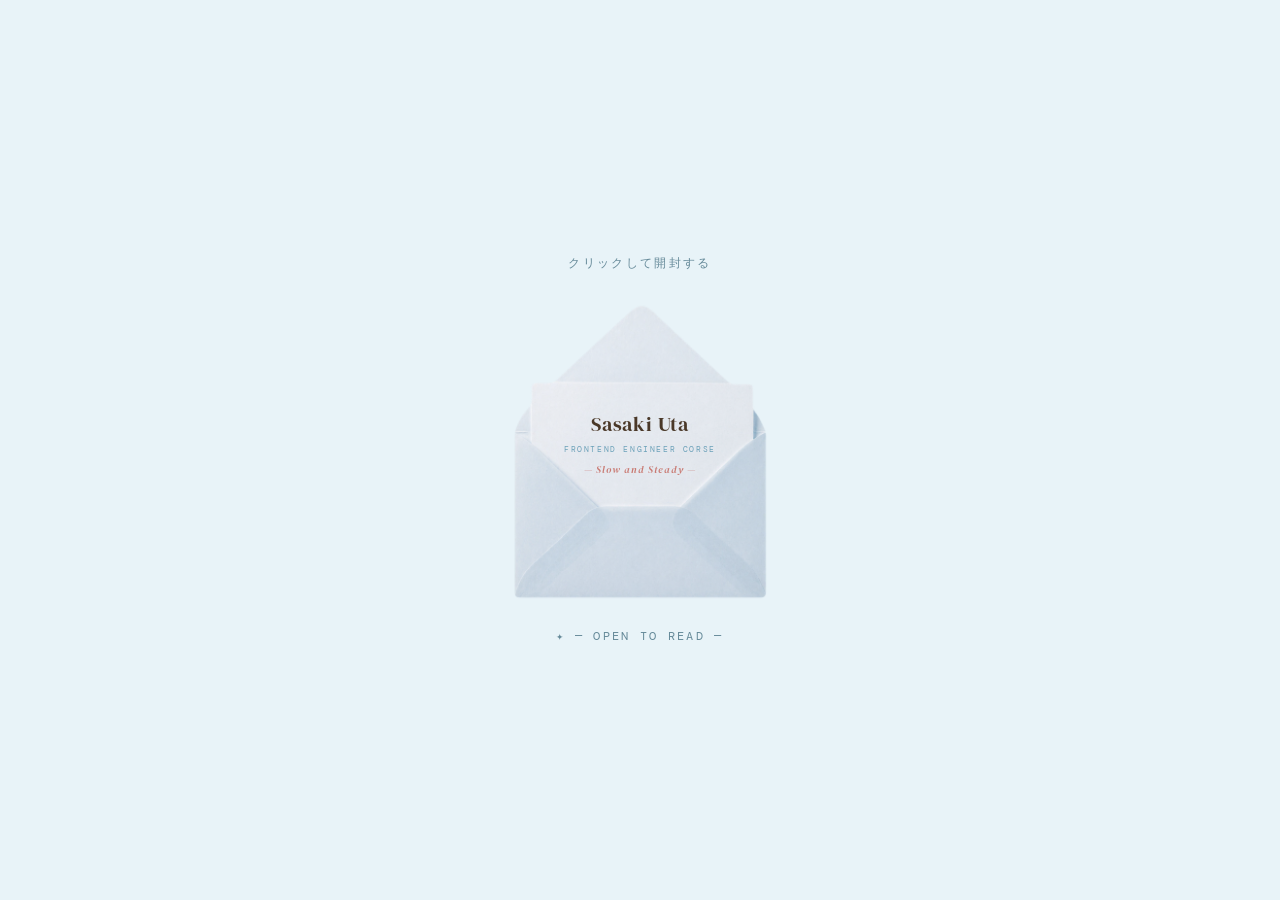
==== commit d0e65395: "初回のコミット" ====
--- a/index.html
+++ b/index.html
@@ -11,11 +11,8 @@
   <link rel="stylesheet" href="css/style.css">
   <script src="js/main.js" type="module"></script>
 </head>
+
 <body class="page-top">
-
-  <!-- 背景オーバーレイ（bg-top.JPG の上に重ねてコントラスト確保） -->
-  <div class="bg-overlay" aria-hidden="true"></div>
-
   <main class="top-container" role="main">
     <div class="letter-wrapper">
 
@@ -24,7 +21,6 @@
 
       <!-- 手紙 + テキストオーバーレイをまとめるコンテナ -->
       <div class="letter-card" id="letterImg" role="button" tabindex="0" aria-label="手紙を開いてポートフォリオを見る">
-
         <img
           class="letter"
           src="images/letter.PNG"
@@ -36,17 +32,15 @@
         <div class="letter-text" aria-hidden="true">
           <p class="letter-text__name">Sasaki Uta</p>
           <p class="letter-text__role">Frontend Engineer Corse</p>
-          <p class="letter-text__open">— Slow and Steady —</p>
+          <p class="letter-text__motto">— Slow and Steady —</p>
         </div>
-
       </div>
 
-      <p class="sender-label" aria-hidden="true">
-        <span class="sender-mark">✦</span>— open to read —
+      <p class="hint-text" aria-hidden="true">
+        ✦ — open to read —
       </p>
 
     </div>
   </main>
-
 </body>
 </html>
--- a/css/style.css
+++ b/css/style.css
@@ -441,7 +441,7 @@
 .letter-text {
   position: absolute;
   top: 20%;
-  left: 24%;
+  left: 22%;
   width: 56%;
   height: 56%;
   transform-origin: center center;
@@ -449,7 +449,7 @@
   flex-direction: column;
   align-items: center;
   justify-content: center;
-  gap: 0.3em;
+  gap: 0.5rem;
   pointer-events: none;
   -webkit-user-select: none;
      -moz-user-select: none;
@@ -458,55 +458,30 @@
 
 .letter-text__name {
   font-family: var(--font-display);
-  font-size: 1.05rem;
+  font-size: 1.25rem;
   font-weight: 400;
   color: #4a3828;
   letter-spacing: 0.04em;
   line-height: 1.2;
   text-align: center;
-  transform: rotate(-1deg);
 }
 
 .letter-text__role {
   font-family: var(--font-mono);
-  font-size: 0.48rem;
+  font-size: 0.5rem;
   letter-spacing: 0.2em;
   text-transform: uppercase;
   color: #6aa0b8;
-  letter-spacing: 0.18em;
   text-align: center;
-  transform: rotate(-1deg);
-}
-
-.letter-text__open {
+}
+
+.letter-text__motto {
   font-family: var(--font-display);
   font-style: italic;
-  font-size: 0.52rem;
+  font-size: 0.65rem;
   color: rgba(184, 48, 32, 0.6);
-  letter-spacing: 0.12em;
+  letter-spacing: 0.1em;
   text-align: center;
-  margin-top: 0.4em;
-  transform: rotate(-1deg);
-}
-
-.sender-label {
-  font-family: var(--font-mono);
-  font-size: 0.72rem;
-  letter-spacing: 0.2em;
-  text-transform: uppercase;
-  color: rgba(46, 92, 112, 0.6);
-  -webkit-user-select: none;
-     -moz-user-select: none;
-          user-select: none;
-  display: flex;
-  align-items: center;
-  gap: 0.5rem;
-  animation: letterAppear 0.9s var(--ease-out) 0.3s both;
-}
-
-.sender-mark {
-  color: #6aa0b8;
-  font-size: 0.8rem;
 }
 
 @media (max-width: 480px) {
@@ -527,7 +502,7 @@
   position: relative;
   z-index: 1;
   width: min(520px, 100%);
-  background-image: url("../../images/bg-top.JPG");
+  background-image: url("../images/bg-top.JPG");
   background-size: cover;
   background-position: center;
   border-radius: 4px;
@@ -783,107 +758,6 @@
 .meta-value {
   color: #4a3828;
   line-height: 1.6;
-}
-
-.works-list {
-  display: flex;
-  flex-direction: column;
-  gap: 1px;
-  background-color: #c8dfe9;
-}
-
-.work-card {
-  background-color: #ffffff;
-  padding: var(--space-lg) var(--space-md);
-  transition: transform var(--dur-base) var(--ease-out);
-  position: relative;
-}
-.work-card:hover {
-  transform: scale(1.005);
-  z-index: 1;
-}
-
-.work-card-header {
-  display: flex;
-  align-items: center;
-  justify-content: space-between;
-  margin-bottom: var(--space-sm);
-}
-
-.work-type {
-  font-family: var(--font-mono);
-  font-size: 0.68rem;
-  letter-spacing: 0.2em;
-  text-transform: uppercase;
-  color: #6aa0b8;
-  border: 1px solid #6aa0b8;
-  background: rgba(139, 184, 204, 0.08);
-  padding: 0.2em 0.72em;
-  border-radius: 100px;
-}
-
-.work-title {
-  font-family: var(--font-display);
-  font-size: clamp(1.3rem, 3vw, 1.9rem);
-  font-weight: 400;
-  letter-spacing: -0.01em;
-  line-height: 1.1;
-  color: #4a3828;
-  margin-bottom: var(--space-sm);
-}
-
-.work-context {
-  font-size: 0.88rem;
-  line-height: 1.8;
-  color: #7a6258;
-  margin-bottom: var(--space-sm);
-  padding: var(--space-sm);
-  border-left: 2px solid #e8c5c0;
-  background: #f5e8e6;
-}
-.work-context strong {
-  color: #4a3828;
-  font-weight: 500;
-}
-
-.tech-stack {
-  font-family: var(--font-mono);
-  font-size: 0.72rem;
-  letter-spacing: 0.2em;
-  text-transform: uppercase;
-  color: #6aa0b8;
-  margin-bottom: var(--space-sm);
-}
-
-.link-to-page {
-  margin-top: var(--space-sm);
-}
-.link-to-page a {
-  display: inline-flex;
-  align-items: center;
-  gap: 0.5rem;
-  font-family: var(--font-mono);
-  font-size: 0.75rem;
-  letter-spacing: 0.2em;
-  text-transform: uppercase;
-  color: #d04030;
-  background: none;
-  border: none;
-  cursor: pointer;
-  padding: 0.5rem 0;
-  margin-bottom: 2rem;
-}
-.link-to-page a:focus-visible {
-  outline: 2px solid #b83020;
-  outline-offset: 4px;
-  border-radius: 3px;
-}
-.link-to-page a {
-  transition: color var(--dur-base) ease, transform var(--dur-base) var(--ease-out);
-}
-.link-to-page a:hover {
-  color: #b8904a;
-  transform: translateX(-4px);
 }
 
 .skills-grid {
@@ -1018,9 +892,6 @@
     grid-template-columns: 1fr;
     gap: var(--space-md);
   }
-  .work-card {
-    padding: var(--space-md) var(--space-sm);
-  }
 }
 @media (max-width: 480px) {
   .meta-item {
@@ -1144,4 +1015,219 @@
     transform: none !important;
     opacity: 1 !important;
   }
+}
+.works-stage {
+  display: flex;
+  gap: var(--space-md);
+  align-items: flex-start;
+}
+
+.works-feature {
+  flex: 1;
+  position: sticky;
+  top: 2.5rem;
+  min-height: 2rem;
+}
+
+.works-list {
+  flex: 1;
+  list-style: none;
+  display: flex;
+  flex-direction: column;
+}
+
+.work-item {
+  position: relative;
+}
+
+.works-list .work-card {
+  background-color: #ffffff;
+  display: flex;
+  flex-direction: column;
+  cursor: pointer;
+  transition: background-color var(--dur-base) ease;
+}
+.works-list .work-card:hover {
+  background-color: rgba(139, 184, 204, 0.08);
+}
+
+.works-list {
+  border-radius: 4px;
+  overflow: hidden;
+  box-shadow: 0 0 0 1px #c8dfe9;
+  gap: var(--space-xs);
+}
+
+.works-feature .work-card {
+  background-color: #ffffff;
+  display: flex;
+  flex-direction: column;
+  border-radius: 4px;
+  overflow: hidden;
+  box-shadow: 0 2px 0 #c8dfe9, 0 8px 32px rgba(139, 184, 204, 0.14);
+}
+.works-feature .work-card .work-body {
+  padding-bottom: var(--space-lg);
+}
+.works-feature .work-card.is-entering {
+  animation: workFadeIn 0.28s var(--ease-out) both;
+}
+
+@keyframes workFadeIn {
+  from {
+    opacity: 0;
+    transform: translateY(8px);
+  }
+  to {
+    opacity: 1;
+    transform: translateY(0);
+  }
+}
+.works-list .work-images {
+  display: none;
+}
+.works-feature .work-images {
+  display: flex;
+  align-items: stretch;
+  gap: var(--space-sm);
+  background-color: #e8f3f8;
+  padding: 0;
+}
+
+.work-figure {
+  display: flex;
+  flex-direction: column;
+  align-items: center;
+  gap: 0.4rem;
+  margin: 0;
+}
+.work-figure img {
+  display: block;
+  border-radius: 0 0 4px 4px;
+  -o-object-fit: cover;
+     object-fit: cover;
+  -o-object-position: top;
+     object-position: top;
+  background-color: #f0e8e0;
+}
+.work-figure figcaption {
+  font-family: var(--font-mono);
+  font-size: 0.6rem;
+  letter-spacing: 0.2em;
+  text-transform: uppercase;
+  color: rgba(74, 56, 40, 0.45);
+  padding-bottom: var(--space-xs);
+}
+
+.work-figure--pc {
+  flex: 1;
+  min-width: 0;
+}
+.work-figure--pc img {
+  width: 100%;
+  height: 420px;
+}
+
+.work-figure--sp {
+  width: 100px;
+  flex-shrink: 0;
+}
+.work-figure--sp img {
+  width: 100%;
+  height: 420px;
+}
+
+.work-body {
+  padding: var(--space-md);
+  display: flex;
+  flex-direction: column;
+  gap: var(--space-sm);
+}
+.works-list .work-body {
+  padding: 0.85rem var(--space-md);
+}
+
+.work-meta {
+  display: flex;
+  align-items: center;
+  gap: var(--space-sm);
+}
+
+.work-stack {
+  font-family: var(--font-mono);
+  font-size: 0.68rem;
+  letter-spacing: 0.2em;
+  text-transform: uppercase;
+  color: rgba(74, 56, 40, 0.45);
+}
+
+.work-title {
+  font-family: var(--font-display);
+  font-size: clamp(1.05rem, 2vw, 1.45rem);
+  font-weight: 400;
+  letter-spacing: -0.01em;
+  line-height: 1.1;
+  color: #4a3828;
+  line-height: 1.3;
+}
+
+.work-desc {
+  font-size: 0.85rem;
+  line-height: 1.85;
+  color: #7a6258;
+}
+
+.work-link {
+  width: -moz-fit-content;
+  width: fit-content;
+  display: inline-flex;
+  align-items: center;
+  gap: 0.4rem;
+  font-family: var(--font-mono);
+  font-size: 0.72rem;
+  letter-spacing: 0.2em;
+  text-transform: uppercase;
+  color: #b83020;
+  margin-top: var(--space-xs);
+  text-decoration: none;
+  border-bottom: 1px solid transparent;
+  padding: 0.75em 1em;
+  margin-left: -1em;
+  border-radius: 3px;
+  transition: color var(--dur-base) ease, gap var(--dur-base) var(--ease-out), background-color var(--dur-base) ease, border-color var(--dur-base) ease;
+}
+.work-link:hover {
+  background-color: #f0e4cc;
+  color: #6aa0b8;
+  gap: 0.7rem;
+}
+.work-link:focus-visible {
+  outline: 2px solid #b83020;
+  outline-offset: 4px;
+  border-radius: 3px;
+}
+
+@media (max-width: 768px) {
+  .works-stage {
+    flex-direction: column;
+  }
+  .works-feature {
+    position: static;
+    width: 100%;
+  }
+  .works-list {
+    width: 100%;
+  }
+  .work-figure--pc img,
+  .work-figure--sp img {
+    height: 260px;
+  }
+}
+@media (max-width: 480px) {
+  .work-body {
+    padding: var(--space-sm);
+  }
+  .work-figure--sp {
+    width: 70px;
+  }
 }/*# sourceMappingURL=style.css.map */
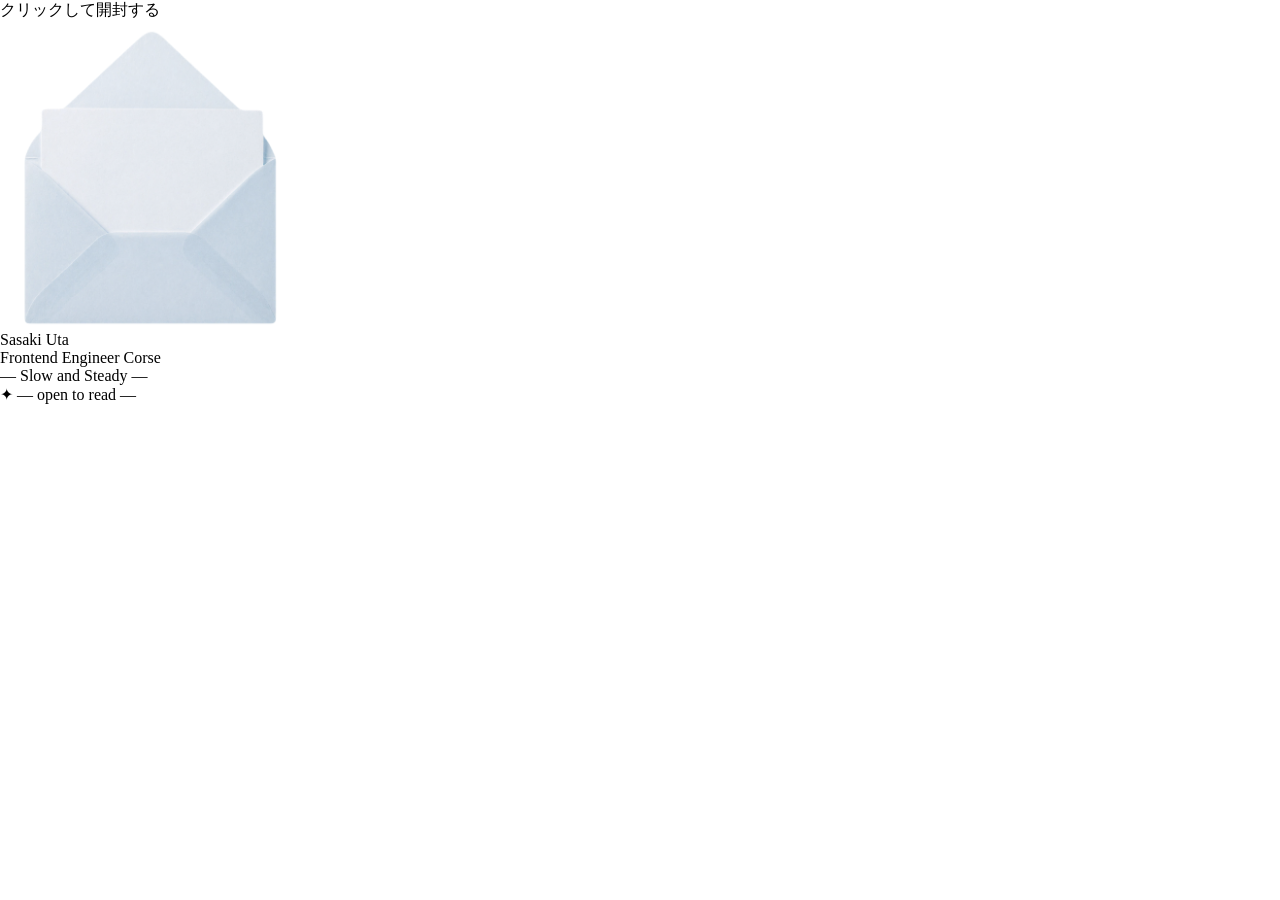
==== commit ecee6c04: "010_BEM命名規則を適用（index.html/portfolio.html）" ====
--- a/index.html
+++ b/index.html
@@ -12,35 +12,46 @@
   <script src="js/main.js" type="module"></script>
 </head>
 
-<body class="page-top">
-  <main class="top-container" role="main">
-    <div class="letter-wrapper">
+<body class="page page--top">
+  <main class="page__main" role="main">
 
-      <!-- ヒントテキスト（浮遊アニメーション） -->
-      <p class="hint-text" aria-live="polite">クリックして開封する</p>
+    <!-- ============================================================
+         Block: letter-scene
+         ============================================================ -->
+    <div class="letter-scene">
 
-      <!-- 手紙 + テキストオーバーレイをまとめるコンテナ -->
-      <div class="letter-card" id="letterImg" role="button" tabindex="0" aria-label="手紙を開いてポートフォリオを見る">
+      <!-- Element: hint（上部） -->
+      <p class="letter-scene__hint" aria-live="polite">クリックして開封する</p>
+
+      <!-- Block: letter-card -->
+      <div class="letter-card"
+           id="letterImg"
+           role="button"
+           tabindex="0"
+           aria-label="手紙を開いてポートフォリオを見る">
+
         <img
-          class="letter"
+          class="letter-card__image"
           src="images/letter.PNG"
           alt="封筒に入った手紙。クリックするとポートフォリオが開きます"
           aria-hidden="true"
         >
 
-        <!-- カード上のテキスト：画像の角度・位置に合わせて配置 -->
-        <div class="letter-text" aria-hidden="true">
-          <p class="letter-text__name">Sasaki Uta</p>
-          <p class="letter-text__role">Frontend Engineer Corse</p>
-          <p class="letter-text__motto">— Slow and Steady —</p>
+        <!-- Element: overlay text -->
+        <div class="letter-card__body" aria-hidden="true">
+          <p class="letter-card__name">Sasaki Uta</p>
+          <p class="letter-card__role">Frontend Engineer Corse</p>
+          <p class="letter-card__motto">— Slow and Steady —</p>
         </div>
       </div>
 
-      <p class="hint-text" aria-hidden="true">
+      <!-- Element: hint（下部） -->
+      <p class="letter-scene__hint" aria-hidden="true">
         ✦ — open to read —
       </p>
 
-    </div>
+    </div><!-- /.letter-scene -->
+
   </main>
 </body>
 </html>
--- a/css/style.css
+++ b/css/style.css
@@ -294,6 +294,10 @@
   --font-display: 'DM Serif Display', Georgia, serif;
   --font-mono: 'DM Mono', 'Courier New', monospace;
   --font-body: 'Hiragino Kaku Gothic ProN', 'Hiragino Sans', 'Meiryo', sans-serif;
+  --fontsize-display: 2rem;
+  --fontsize-body: 1rem;
+  --fontsize-item: 0.875rem;
+  --fontsize-label: 0.75rem;
   --space-xs: 0.5rem;
   --space-sm: 1rem;
   --space-md: 2rem;
@@ -398,7 +402,7 @@
 
 .hint-text {
   font-family: var(--font-mono);
-  font-size: 0.72rem;
+  font-size: var(--fontsize-label);
   letter-spacing: 0.2em;
   text-transform: uppercase;
   color: rgba(46, 92, 112, 0.7);
@@ -428,7 +432,7 @@
 .letter-card.is-flying {
   transform: translateY(-110px) scale(1.07) !important;
   opacity: 0 !important;
-  transition: transform 0.5s var(--ease-out), opacity 0.5s var(--ease-out);
+  transition: transform 0.25s var(--ease-out), opacity 0.25s var(--ease-out);
   pointer-events: none;
 }
 
@@ -471,8 +475,8 @@
   font-size: 0.5rem;
   letter-spacing: 0.2em;
   text-transform: uppercase;
+  text-align: center;
   color: #6aa0b8;
-  text-align: center;
 }
 
 .letter-text__motto {
@@ -525,20 +529,17 @@
 }
 
 .tl-paper-header {
-  padding-bottom: 1.4rem;
-  margin-bottom: 1.4rem;
+  padding-bottom: 1.5rem;
+  margin-bottom: 1.5rem;
   border-bottom: 1px solid #f0e4cc;
 }
 
 .tl-title {
   font-family: var(--font-display);
   font-size: 2rem;
-  font-weight: 400;
-  letter-spacing: -0.01em;
-  line-height: 1.1;
-  color: #4a3828;
-  letter-spacing: 0.08em;
-  line-height: 1;
+  letter-spacing: 0.02em;
+  color: #4a3828;
+  letter-spacing: 0.04em;
 }
 
 .tl-list {
@@ -560,7 +561,7 @@
   align-items: center;
   gap: 1rem;
   width: 100%;
-  padding: 1.4rem 0.2rem;
+  padding: 1.5rem 0.5rem;
   background: none;
   border: none;
   cursor: pointer;
@@ -585,7 +586,7 @@
 
 .tl-num {
   font-family: var(--font-mono);
-  font-size: 0.72rem;
+  font-size: var(--fontsize-label);
   letter-spacing: 0.2em;
   text-transform: uppercase;
   color: #b83020;
@@ -605,16 +606,14 @@
 .tl-name {
   font-family: var(--font-display);
   font-size: 1.35rem;
-  font-weight: 400;
-  letter-spacing: -0.01em;
-  line-height: 1.1;
+  letter-spacing: 0.02em;
   color: #4a3828;
   white-space: nowrap;
 }
 
 .tl-sub {
   font-family: var(--font-body);
-  font-size: 0.72rem;
+  font-size: 0.75rem;
   color: #7a6258;
   letter-spacing: 0.05em;
   white-space: nowrap;
@@ -624,7 +623,7 @@
 
 .tl-arrow {
   font-family: var(--font-mono);
-  font-size: 0.85rem;
+  font-size: 1rem;
   color: #c9a96e;
   margin-left: auto;
   flex-shrink: 0;
@@ -632,37 +631,13 @@
 }
 
 .tl-paper-footer {
-  margin-top: 1.4rem;
-  padding-top: 1.4rem;
+  margin-top: 1.5rem;
+  padding-top: 1.5rem;
   border-top: 1px solid #f0e4cc;
-  display: flex;
-  justify-content: space-between;
-  align-items: center;
-}
-
-.tl-sender {
-  font-family: var(--font-mono);
-  font-size: 0.68rem;
-  letter-spacing: 0.2em;
-  text-transform: uppercase;
-  color: #6aa0b8;
-}
-
-.tl-back-letter {
-  font-family: var(--font-mono);
-  font-size: 0.65rem;
-  letter-spacing: 0.2em;
-  text-transform: uppercase;
-  color: #7a6258;
-  transition: color var(--dur-base) ease;
-}
-.tl-back-letter:hover {
-  color: #d04030;
-}
-.tl-back-letter:focus-visible {
-  outline: 2px solid #b83020;
-  outline-offset: 4px;
-  border-radius: 3px;
+}
+
+.tl-paper-footer a {
+  text-decoration: none;
 }
 
 @media (max-width: 600px) {
@@ -681,7 +656,7 @@
 }
 .section-index {
   font-family: var(--font-mono);
-  font-size: 0.72rem;
+  font-size: var(--fontsize-label);
   letter-spacing: 0.2em;
   text-transform: uppercase;
   color: #b83020;
@@ -690,9 +665,7 @@
 .section-title {
   font-family: var(--font-display);
   font-size: clamp(2rem, 5vw, 3.5rem);
-  font-weight: 400;
-  letter-spacing: -0.01em;
-  line-height: 1.1;
+  letter-spacing: 0.02em;
   color: #4a3828;
 }
 
@@ -706,16 +679,14 @@
 .about-name {
   font-family: var(--font-display);
   font-size: 1.75rem;
-  font-weight: 400;
-  letter-spacing: -0.01em;
-  line-height: 1.1;
+  letter-spacing: 0.02em;
   color: #4a3828;
   margin-bottom: var(--space-xs);
 }
 
 .about-role {
   font-family: var(--font-mono);
-  font-size: 0.75rem;
+  font-size: var(--fontsize-label);
   letter-spacing: 0.2em;
   text-transform: uppercase;
   color: #b83020;
@@ -723,7 +694,7 @@
 }
 
 .about-text {
-  font-size: 0.93rem;
+  font-size: var(--fontsize-body);
   line-height: 1.9;
   color: #7a6258;
   margin-bottom: var(--space-sm);
@@ -740,7 +711,7 @@
   gap: var(--space-sm);
   padding: 0.85rem 0;
   border-bottom: 1px solid #f0e4cc;
-  font-size: 0.85rem;
+  font-size: var(--fontsize-item);
 }
 .meta-item:first-child {
   border-top: 1px solid #f0e4cc;
@@ -748,7 +719,7 @@
 
 .meta-label {
   font-family: var(--font-mono);
-  font-size: 0.72rem;
+  font-size: var(--fontsize-label);
   letter-spacing: 0.2em;
   text-transform: uppercase;
   color: rgba(74, 56, 40, 0.45);
@@ -768,22 +739,32 @@
 }
 
 .skill-header {
-  display: flex;
-  align-items: baseline;
-  justify-content: space-between;
+  padding: 0.5rem;
+  display: flex;
+  align-items: center;
+  gap: var(--space-xs);
   margin-bottom: var(--space-xs);
+  background-color: #c8dfe9;
+}
+
+.skill-icon {
+  flex-basis: 25px;
+  display: flex;
+  gap: var(--space-xs);
+}
+.skill-icon img {
+  aspect-ratio: 1/1;
 }
 
 .skill-name {
   font-family: var(--font-mono);
-  font-size: 0.88rem;
-  letter-spacing: 0.08em;
+  font-size: var(--fontsize-body);
   color: #4a3828;
 }
 
 .skill-badge--learning {
   font-family: var(--font-mono);
-  font-size: 0.62rem;
+  font-size: var(--fontsize-label);
   letter-spacing: 0.2em;
   text-transform: uppercase;
   color: #b83020;
@@ -799,9 +780,8 @@
 }
 
 .skill-note {
-  font-size: 0.75rem;
-  color: rgba(74, 56, 40, 0.45);
-  line-height: 1.6;
+  font-size: var(--fontsize-item);
+  color: #7a6258;
 }
 
 .github-cta {
@@ -816,7 +796,7 @@
   align-items: center;
   gap: 0.6rem;
   font-family: var(--font-mono);
-  font-size: 0.8rem;
+  font-size: var(--fontsize-label);
   letter-spacing: 0.2em;
   text-transform: uppercase;
   color: #4a3828;
@@ -856,9 +836,7 @@
 .vision-quote {
   font-family: var(--font-display);
   font-size: clamp(1.1rem, 2.5vw, 1.5rem);
-  font-weight: 400;
-  letter-spacing: -0.01em;
-  line-height: 1.1;
+  letter-spacing: 0.02em;
   color: #b83020;
   font-style: italic;
   line-height: 1.6;
@@ -870,7 +848,7 @@
 }
 
 .vision-text {
-  font-size: 0.95rem;
+  font-size: var(--fontsize-body);
   line-height: 2;
   color: #7a6258;
   margin-bottom: var(--space-md);
@@ -898,6 +876,16 @@
     grid-template-columns: 70px 1fr;
   }
 }
+img {
+  max-width: 100%;
+  height: auto;
+  vertical-align: bottom;
+}
+
+div li {
+  list-style: none;
+}
+
 .view {
   position: fixed;
   inset: 0;
@@ -975,15 +963,15 @@
   margin-bottom: var(--space-lg);
   padding-bottom: var(--space-sm);
   border-bottom: 1px solid #c8dfe9;
-  margin-top: 1rem;
-}
-
-.detail-back {
+  margin-top: 2rem;
+}
+
+.detail-back,
+.tl-back-letter {
   display: inline-flex;
   align-items: center;
-  gap: 0.5rem;
-  font-family: var(--font-mono);
-  font-size: 0.75rem;
+  font-family: var(--font-mono);
+  font-size: var(--fontsize-label);
   letter-spacing: 0.2em;
   text-transform: uppercase;
   color: #6aa0b8;
@@ -991,17 +979,19 @@
   border: none;
   cursor: pointer;
   padding: 0.5rem 0;
-  margin-bottom: 2rem;
-}
-.detail-back:focus-visible {
+}
+.detail-back:focus-visible,
+.tl-back-letter:focus-visible {
   outline: 2px solid #b83020;
   outline-offset: 4px;
   border-radius: 3px;
 }
-.detail-back {
+.detail-back,
+.tl-back-letter {
   transition: color var(--dur-base) ease, transform var(--dur-base) var(--ease-out);
 }
-.detail-back:hover {
+.detail-back:hover,
+.tl-back-letter:hover {
   color: #d04030;
   transform: translateX(-4px);
 }
@@ -1016,24 +1006,17 @@
     opacity: 1 !important;
   }
 }
-.works-stage {
-  display: flex;
-  gap: var(--space-md);
-  align-items: flex-start;
-}
-
-.works-feature {
-  flex: 1;
-  position: sticky;
-  top: 2.5rem;
-  min-height: 2rem;
-}
-
+.works-stage,
 .works-list {
-  flex: 1;
-  list-style: none;
   display: flex;
   flex-direction: column;
+  gap: var(--space-lg);
+}
+
+.work-card {
+  background-color: #ffffff;
+  border-radius: 4px;
+  box-shadow: 0 2px 0 #c8dfe9, 0 8px 32px rgba(139, 184, 204, 0.14);
 }
 
 .work-item {
@@ -1041,138 +1024,56 @@
 }
 
 .works-list .work-card {
-  background-color: #ffffff;
-  display: flex;
-  flex-direction: column;
   cursor: pointer;
   transition: background-color var(--dur-base) ease;
 }
-.works-list .work-card:hover {
-  background-color: rgba(139, 184, 204, 0.08);
-}
-
-.works-list {
-  border-radius: 4px;
-  overflow: hidden;
-  box-shadow: 0 0 0 1px #c8dfe9;
-  gap: var(--space-xs);
-}
-
-.works-feature .work-card {
-  background-color: #ffffff;
-  display: flex;
-  flex-direction: column;
-  border-radius: 4px;
-  overflow: hidden;
-  box-shadow: 0 2px 0 #c8dfe9, 0 8px 32px rgba(139, 184, 204, 0.14);
-}
-.works-feature .work-card .work-body {
-  padding-bottom: var(--space-lg);
-}
-.works-feature .work-card.is-entering {
-  animation: workFadeIn 0.28s var(--ease-out) both;
-}
-
-@keyframes workFadeIn {
-  from {
-    opacity: 0;
-    transform: translateY(8px);
-  }
-  to {
-    opacity: 1;
-    transform: translateY(0);
-  }
-}
+@media (hover: hover) and (pointer: fine) {
+  .works-list .work-card:hover {
+    background-color: rgba(106, 160, 184, 0.09);
+    box-shadow: 0 2px 0 #ffffff, 0 8px 32px rgba(255, 255, 255, 0.14);
+  }
+}
+
 .works-list .work-images {
   display: none;
 }
 .works-feature .work-images {
-  display: flex;
   align-items: stretch;
+  gap: var(--space-md);
+  background-color: #e8f3f8;
+}
+
+.work-body {
+  padding: var(--space-md);
+  display: flex;
+  flex-direction: column;
   gap: var(--space-sm);
-  background-color: #e8f3f8;
-  padding: 0;
-}
-
-.work-figure {
-  display: flex;
-  flex-direction: column;
+}
+
+.work-meta {
+  display: flex;
+  flex-direction: row;
+  gap: var(--space-sm);
   align-items: center;
-  gap: 0.4rem;
-  margin: 0;
-}
-.work-figure img {
-  display: block;
-  border-radius: 0 0 4px 4px;
-  -o-object-fit: cover;
-     object-fit: cover;
-  -o-object-position: top;
-     object-position: top;
-  background-color: #f0e8e0;
-}
-.work-figure figcaption {
-  font-family: var(--font-mono);
-  font-size: 0.6rem;
+}
+
+.work-stack {
+  font-family: var(--font-mono);
+  font-size: var(--fontsize-label);
   letter-spacing: 0.2em;
   text-transform: uppercase;
   color: rgba(74, 56, 40, 0.45);
-  padding-bottom: var(--space-xs);
-}
-
-.work-figure--pc {
-  flex: 1;
-  min-width: 0;
-}
-.work-figure--pc img {
-  width: 100%;
-  height: 420px;
-}
-
-.work-figure--sp {
-  width: 100px;
-  flex-shrink: 0;
-}
-.work-figure--sp img {
-  width: 100%;
-  height: 420px;
-}
-
-.work-body {
-  padding: var(--space-md);
-  display: flex;
-  flex-direction: column;
-  gap: var(--space-sm);
-}
-.works-list .work-body {
-  padding: 0.85rem var(--space-md);
-}
-
-.work-meta {
-  display: flex;
-  align-items: center;
-  gap: var(--space-sm);
-}
-
-.work-stack {
-  font-family: var(--font-mono);
-  font-size: 0.68rem;
-  letter-spacing: 0.2em;
-  text-transform: uppercase;
-  color: rgba(74, 56, 40, 0.45);
 }
 
 .work-title {
-  font-family: var(--font-display);
+  font-family: var(--font-body);
   font-size: clamp(1.05rem, 2vw, 1.45rem);
-  font-weight: 400;
-  letter-spacing: -0.01em;
-  line-height: 1.1;
-  color: #4a3828;
-  line-height: 1.3;
+  letter-spacing: 0.04em;
+  color: #4a3828;
 }
 
 .work-desc {
-  font-size: 0.85rem;
+  font-size: var(--fontsize-body);
   line-height: 1.85;
   color: #7a6258;
 }
@@ -1182,52 +1083,26 @@
   width: fit-content;
   display: inline-flex;
   align-items: center;
-  gap: 0.4rem;
-  font-family: var(--font-mono);
-  font-size: 0.72rem;
+  font-family: var(--font-mono);
+  font-size: var(--fontsize-label);
   letter-spacing: 0.2em;
   text-transform: uppercase;
   color: #b83020;
-  margin-top: var(--space-xs);
   text-decoration: none;
   border-bottom: 1px solid transparent;
   padding: 0.75em 1em;
   margin-left: -1em;
-  border-radius: 3px;
-  transition: color var(--dur-base) ease, gap var(--dur-base) var(--ease-out), background-color var(--dur-base) ease, border-color var(--dur-base) ease;
-}
-.work-link:hover {
-  background-color: #f0e4cc;
-  color: #6aa0b8;
-  gap: 0.7rem;
+  border-radius: 4px;
+  transition: color var(--dur-base) ease, background-color var(--dur-base) ease, border-color var(--dur-base) ease;
+}
+@media (hover: hover) and (pointer: fine) {
+  .work-link:hover {
+    background-color: #f0e4cc;
+    color: #6aa0b8;
+  }
 }
 .work-link:focus-visible {
   outline: 2px solid #b83020;
   outline-offset: 4px;
   border-radius: 3px;
-}
-
-@media (max-width: 768px) {
-  .works-stage {
-    flex-direction: column;
-  }
-  .works-feature {
-    position: static;
-    width: 100%;
-  }
-  .works-list {
-    width: 100%;
-  }
-  .work-figure--pc img,
-  .work-figure--sp img {
-    height: 260px;
-  }
-}
-@media (max-width: 480px) {
-  .work-body {
-    padding: var(--space-sm);
-  }
-  .work-figure--sp {
-    width: 70px;
-  }
 }/*# sourceMappingURL=style.css.map */
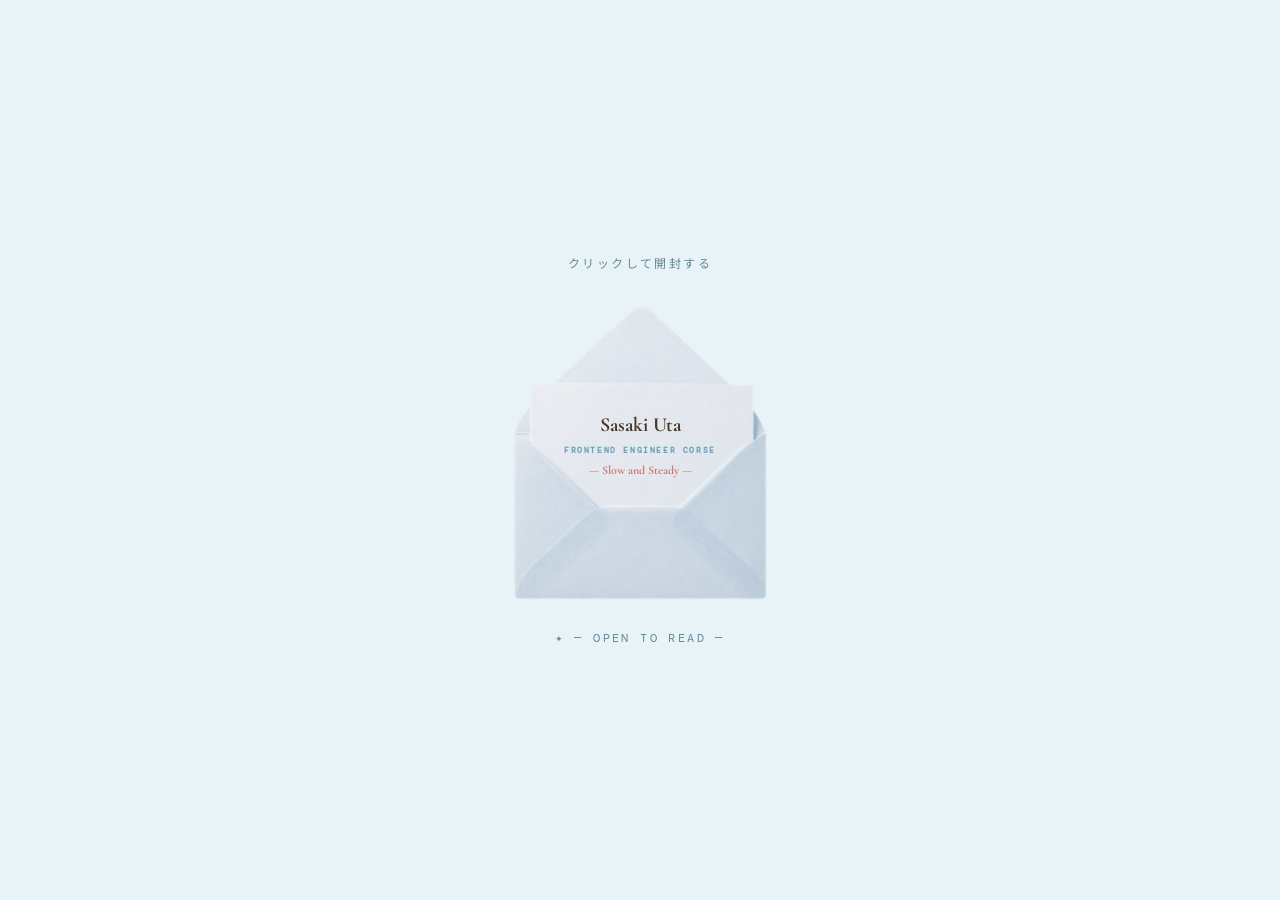
==== commit 09ab732d: "014_複数環境での視認性向上のためフォントスタックを調整（_variables.scss）、リストスタイルの指定修正（_works.scss）。" ====
--- a/index.html
+++ b/index.html
@@ -5,9 +5,11 @@
   <meta name="viewport" content="width=device-width, initial-scale=1.0">
   <title>SASAKI'S PORTFOLIO</title>
   <meta name="description" content="佐々木のポートフォリオです。">
+
   <link rel="preconnect" href="https://fonts.googleapis.com">
   <link rel="preconnect" href="https://fonts.gstatic.com" crossorigin>
-  <link href="https://fonts.googleapis.com/css2?family=DM+Serif+Display:ital@0;1&family=DM+Mono:wght@400;500&display=swap" rel="stylesheet">
+  <link href="https://fonts.googleapis.com/css2?family=Cormorant+Garamond:ital,wght@0,300..700;1,300..700&family=DM+Mono:ital,wght@0,300;0,400;0,500;1,300;1,400;1,500&family=Inter:ital,opsz,wght@0,14..32,100..900;1,14..32,100..900&family=Noto+Sans+JP:wght@100..900&family=Noto+Serif+JP:wght@200..900&display=swap" rel="stylesheet">
+
   <link rel="stylesheet" href="css/style.css">
   <script src="js/main.js" type="module"></script>
 </head>
--- a/css/style.css
+++ b/css/style.css
@@ -291,9 +291,9 @@
   --clr-text-muted: rgba(74, 56, 40, 0.45);
   --clr-border: #c8dfe9;
   --clr-border-warm: #f0e8e0;
-  --font-display: 'DM Serif Display', Georgia, serif;
-  --font-mono: 'DM Mono', 'Courier New', monospace;
-  --font-body: 'Hiragino Kaku Gothic ProN', 'Hiragino Sans', 'Meiryo', sans-serif;
+  --font-display: 'Cormorant Garamond', 'Noto Serif JP', serif;
+  --font-mono: 'DM Mono', 'Courier New', 'Hiragino Sans', 'Noto Sans JP', monospace;
+  --font-body: 'Inter', 'Hiragino Sans', 'Noto Sans JP', sans-serif;
   --fontsize-display: 2rem;
   --fontsize-body: 1rem;
   --fontsize-item: 0.875rem;
@@ -309,6 +309,17 @@
   --dur-slow: 0.7s;
 }
 
+body {
+  font-family: var(--font-body);
+  color: #4a3828;
+}
+
+img {
+  max-width: 100%;
+  height: auto;
+  vertical-align: bottom;
+}
+
 .js-reveal {
   opacity: 0;
   transform: translateY(24px);
@@ -377,14 +388,14 @@
     opacity: 0.55;
   }
 }
-.page-top {
+.page--top {
   min-height: 100dvh;
   display: grid;
   place-items: center;
   background-color: #e8f3f8;
 }
 
-.top-container {
+.page__main {
   position: relative;
   z-index: 1;
   display: grid;
@@ -393,14 +404,14 @@
   padding: var(--space-md);
 }
 
-.letter-wrapper {
+.letter-scene {
   display: flex;
   flex-direction: column;
   align-items: center;
   gap: 1.5rem;
 }
 
-.hint-text {
+.letter-scene__hint {
   font-family: var(--font-mono);
   font-size: var(--fontsize-label);
   letter-spacing: 0.2em;
@@ -429,20 +440,20 @@
   outline-offset: 4px;
   border-radius: 3px;
 }
-.letter-card.is-flying {
+.letter-card.letter-card--flying {
   transform: translateY(-110px) scale(1.07) !important;
   opacity: 0 !important;
   transition: transform 0.25s var(--ease-out), opacity 0.25s var(--ease-out);
   pointer-events: none;
 }
 
-.letter {
+.letter-card__image {
   width: 100%;
   display: block;
   border-radius: 3px;
 }
 
-.letter-text {
+.letter-card__body {
   position: absolute;
   top: 20%;
   left: 22%;
@@ -460,49 +471,41 @@
           user-select: none;
 }
 
-.letter-text__name {
+.letter-card__name {
   font-family: var(--font-display);
   font-size: 1.25rem;
-  font-weight: 400;
-  color: #4a3828;
-  letter-spacing: 0.04em;
-  line-height: 1.2;
-  text-align: center;
-}
-
-.letter-text__role {
+  font-weight: 700;
+  color: #4a3828;
+}
+
+.letter-card__role {
   font-family: var(--font-mono);
   font-size: 0.5rem;
+  font-weight: 700;
   letter-spacing: 0.2em;
   text-transform: uppercase;
-  text-align: center;
   color: #6aa0b8;
 }
 
-.letter-text__motto {
+.letter-card__motto {
   font-family: var(--font-display);
-  font-style: italic;
-  font-size: 0.65rem;
+  font-size: var(--fontsize-label);
+  font-weight: 700;
   color: rgba(184, 48, 32, 0.6);
-  letter-spacing: 0.1em;
-  text-align: center;
 }
 
 @media (max-width: 480px) {
   .letter-card {
     width: 240px;
   }
-  .letter-text__name {
+  .letter-card__name {
     font-size: 0.85rem;
   }
-  .letter-text__role {
+  .letter-card__role {
     font-size: 0.4rem;
   }
-  .letter-text__open {
-    font-size: 0.42rem;
-  }
-}
-.tl-paper {
+}
+.tracklist {
   position: relative;
   z-index: 1;
   width: min(520px, 100%);
@@ -514,7 +517,7 @@
   box-shadow: 0 2px 0 #c8dfe9, 0 16px 48px rgba(139, 184, 204, 0.22), 0 4px 16px rgba(184, 48, 32, 0.06);
   animation: paperDrop 0.8s var(--ease-out) 0.15s both;
 }
-.tl-paper::before {
+.tracklist::before {
   content: "";
   position: absolute;
   inset: 0;
@@ -523,40 +526,40 @@
   pointer-events: none;
   z-index: 0;
 }
-.tl-paper > * {
+.tracklist > * {
   position: relative;
   z-index: 1;
 }
 
-.tl-paper-header {
+.tracklist__header {
   padding-bottom: 1.5rem;
   margin-bottom: 1.5rem;
   border-bottom: 1px solid #f0e4cc;
 }
 
-.tl-title {
+.tracklist__title {
   font-family: var(--font-display);
   font-size: 2rem;
-  letter-spacing: 0.02em;
+  font-weight: 700;
   color: #4a3828;
   letter-spacing: 0.04em;
 }
 
-.tl-list {
+.tracklist__list {
   list-style: none;
   display: flex;
   flex-direction: column;
 }
 
-.tl-item {
+.tracklist__item {
   border-bottom: 1px solid rgba(139, 184, 204, 0.18);
   animation: tlItemIn 0.6s var(--ease-out) calc(0.35s + var(--i, 0) * 0.09s) both;
 }
-.tl-item:first-child {
+.tracklist__item:first-child {
   border-top: 1px solid rgba(139, 184, 204, 0.18);
 }
 
-.tl-link {
+.tracklist__link {
   display: flex;
   align-items: center;
   gap: 1rem;
@@ -570,21 +573,21 @@
   border-radius: 2px;
   transition: background-color var(--dur-base) ease, transform var(--dur-base) var(--ease-out);
 }
-.tl-link:focus-visible {
+.tracklist__link:focus-visible {
   outline: 2px solid #b83020;
   outline-offset: 4px;
   border-radius: 3px;
 }
-.tl-link:hover {
+.tracklist__link:hover {
   background-color: rgba(139, 184, 204, 0.14);
   transform: translateX(4px);
 }
-.tl-link:hover .tl-arrow {
+.tracklist__link:hover .tracklist__arrow {
   transform: translateX(4px);
   color: #6aa0b8;
 }
 
-.tl-num {
+.tracklist__num {
   font-family: var(--font-mono);
   font-size: var(--fontsize-label);
   letter-spacing: 0.2em;
@@ -595,7 +598,7 @@
   flex-shrink: 0;
 }
 
-.tl-text {
+.tracklist__text {
   display: flex;
   align-items: baseline;
   gap: 0.75rem;
@@ -603,15 +606,15 @@
   min-width: 0;
 }
 
-.tl-name {
+.tracklist__name {
   font-family: var(--font-display);
   font-size: 1.35rem;
-  letter-spacing: 0.02em;
+  font-weight: 700;
   color: #4a3828;
   white-space: nowrap;
 }
 
-.tl-sub {
+.tracklist__sub {
   font-family: var(--font-body);
   font-size: 0.75rem;
   color: #7a6258;
@@ -621,7 +624,7 @@
   text-overflow: ellipsis;
 }
 
-.tl-arrow {
+.tracklist__arrow {
   font-family: var(--font-mono);
   font-size: 1rem;
   color: #c9a96e;
@@ -630,31 +633,40 @@
   transition: transform var(--dur-base) var(--ease-out), color var(--dur-base) ease;
 }
 
-.tl-paper-footer {
+.tracklist__footer {
   margin-top: 1.5rem;
   padding-top: 1.5rem;
   border-top: 1px solid #f0e4cc;
 }
-
-.tl-paper-footer a {
+.tracklist__footer a {
   text-decoration: none;
 }
 
 @media (max-width: 600px) {
-  .tl-paper {
+  .tracklist {
     padding: 2rem 1.75rem;
   }
-  .tl-title {
+  .tracklist__title {
     font-size: 1.6rem;
   }
-  .tl-name {
+  .tracklist__name {
     font-size: 1.15rem;
   }
-  .tl-sub {
+  .tracklist__sub {
     display: none;
   }
 }
-.section-index {
+.section-header {
+  display: flex;
+  align-items: baseline;
+  gap: 1.5rem;
+  margin-bottom: var(--space-lg);
+  padding-bottom: var(--space-sm);
+  border-bottom: 1px solid #c8dfe9;
+  margin-top: 2rem;
+}
+
+.section-header__index {
   font-family: var(--font-mono);
   font-size: var(--fontsize-label);
   letter-spacing: 0.2em;
@@ -662,29 +674,29 @@
   color: #b83020;
 }
 
-.section-title {
+.section-header__title {
   font-family: var(--font-display);
   font-size: clamp(2rem, 5vw, 3.5rem);
-  letter-spacing: 0.02em;
-  color: #4a3828;
-}
-
-.about-grid {
+  font-weight: 700;
+  color: #4a3828;
+}
+
+.about {
   display: grid;
   grid-template-columns: 1fr 1fr;
   gap: var(--space-lg);
   align-items: start;
 }
 
-.about-name {
+.about__name {
   font-family: var(--font-display);
   font-size: 1.75rem;
-  letter-spacing: 0.02em;
+  font-weight: 700;
   color: #4a3828;
   margin-bottom: var(--space-xs);
 }
 
-.about-role {
+.about__role {
   font-family: var(--font-mono);
   font-size: var(--fontsize-label);
   letter-spacing: 0.2em;
@@ -693,7 +705,7 @@
   margin-bottom: var(--space-md);
 }
 
-.about-text {
+.about__text {
   font-size: var(--fontsize-body);
   line-height: 1.9;
   color: #7a6258;
@@ -705,7 +717,7 @@
   flex-direction: column;
 }
 
-.meta-item {
+.meta-list__item {
   display: grid;
   grid-template-columns: 80px 1fr;
   gap: var(--space-sm);
@@ -713,11 +725,11 @@
   border-bottom: 1px solid #f0e4cc;
   font-size: var(--fontsize-item);
 }
-.meta-item:first-child {
+.meta-list__item:first-child {
   border-top: 1px solid #f0e4cc;
 }
 
-.meta-label {
+.meta-list__label {
   font-family: var(--font-mono);
   font-size: var(--fontsize-label);
   letter-spacing: 0.2em;
@@ -726,19 +738,19 @@
   padding-top: 0.1em;
 }
 
-.meta-value {
+.meta-list__value {
   color: #4a3828;
   line-height: 1.6;
 }
 
-.skills-grid {
+.skill-grid {
   display: grid;
   grid-template-columns: repeat(2, 1fr);
   gap: var(--space-lg) var(--space-xl);
   margin-bottom: var(--space-xl);
 }
 
-.skill-header {
+.skill-card__header {
   padding: 0.5rem;
   display: flex;
   align-items: center;
@@ -747,22 +759,22 @@
   background-color: #c8dfe9;
 }
 
-.skill-icon {
+.skill-card__icon {
   flex-basis: 25px;
   display: flex;
   gap: var(--space-xs);
 }
-.skill-icon img {
+.skill-card__icon img {
   aspect-ratio: 1/1;
 }
 
-.skill-name {
+.skill-card__name {
   font-family: var(--font-mono);
   font-size: var(--fontsize-body);
   color: #4a3828;
 }
 
-.skill-badge--learning {
+.skill-card__badge--learning {
   font-family: var(--font-mono);
   font-size: var(--fontsize-label);
   letter-spacing: 0.2em;
@@ -775,13 +787,13 @@
   animation: learningPulse 2.4s ease-in-out infinite;
 }
 
-.skill-item--learning {
-  opacity: 0.85;
-}
-
-.skill-note {
+.skill-card__note {
   font-size: var(--fontsize-item);
   color: #7a6258;
+}
+
+.skill-card--learning {
+  opacity: 0.85;
 }
 
 .github-cta {
@@ -791,7 +803,7 @@
   border-top: 1px solid #f0e4cc;
 }
 
-.github-btn {
+.github-cta__btn {
   display: inline-flex;
   align-items: center;
   gap: 0.6rem;
@@ -803,40 +815,41 @@
   border: 1px solid #c9a96e;
   padding: 0.85rem 2rem;
   border-radius: 100px;
-}
-.github-btn:focus-visible {
+  text-decoration: none;
+}
+.github-cta__btn:focus-visible {
   outline: 2px solid #b83020;
   outline-offset: 4px;
   border-radius: 3px;
 }
-.github-btn {
+.github-cta__btn {
   transition: transform var(--dur-base) var(--ease-out), border-color var(--dur-base) ease, color var(--dur-base) ease, background-color var(--dur-base) ease;
 }
-.github-btn:hover {
+.github-cta__btn:hover {
   transform: scale(1.03);
   background-color: #f0e4cc;
   border-color: #b8904a;
   color: #b8904a;
 }
-.github-btn .btn-arrow {
+.github-cta__btn .github-cta__arrow {
   transition: transform var(--dur-base) var(--ease-out);
 }
-.github-btn:hover .btn-arrow {
+.github-cta__btn:hover .github-cta__arrow {
   transform: translateX(4px);
 }
 
-.github-icon {
+.github-cta__icon {
   flex-shrink: 0;
 }
 
-.vision-content {
+.vision {
   max-width: 700px;
 }
 
-.vision-quote {
+.vision__quote {
   font-family: var(--font-display);
   font-size: clamp(1.1rem, 2.5vw, 1.5rem);
-  letter-spacing: 0.02em;
+  font-weight: 700;
   color: #b83020;
   font-style: italic;
   line-height: 1.6;
@@ -847,13 +860,13 @@
   border-radius: 0 4px 4px 0;
 }
 
-.vision-text {
+.vision__text {
   font-size: var(--fontsize-body);
   line-height: 2;
   color: #7a6258;
   margin-bottom: var(--space-md);
 }
-.vision-text:last-child {
+.vision__text:last-child {
   margin-bottom: 0;
 }
 
@@ -862,30 +875,20 @@
     --space-xl: 4.5rem;
     --space-lg: 2.5rem;
   }
-  .about-grid {
+  .about {
     grid-template-columns: 1fr;
     gap: var(--space-md);
   }
-  .skills-grid {
+  .skill-grid {
     grid-template-columns: 1fr;
     gap: var(--space-md);
   }
 }
 @media (max-width: 480px) {
-  .meta-item {
+  .meta-list__item {
     grid-template-columns: 70px 1fr;
   }
 }
-img {
-  max-width: 100%;
-  height: auto;
-  vertical-align: bottom;
-}
-
-div li {
-  list-style: none;
-}
-
 .view {
   position: fixed;
   inset: 0;
@@ -894,7 +897,7 @@
   transition: transform var(--dur-base) var(--ease-out), opacity 0.35s ease;
 }
 
-#view-menu {
+.view--menu {
   display: grid;
   place-items: center;
   background-color: #e8f3f8;
@@ -906,19 +909,19 @@
   color: #4a3828;
 }
 
-.view--dark {
+.view--works {
   background-color: #e8f3f8;
   color: #4a3828;
 }
-.view--dark .detail-header {
+.view--works .section-header {
   border-bottom-color: #c8dfe9;
 }
 
-.view--ink {
+.view--vision {
   background-color: #f5f0eb;
   color: #4a3828;
 }
-.view--ink .detail-header {
+.view--vision .section-header {
   border-bottom-color: #f0e8e0;
 }
 
@@ -948,7 +951,7 @@
   transition: none !important;
 }
 
-.detail-wrap {
+.view__inner {
   max-width: 1100px;
   margin: 0 auto;
   padding: 0 var(--space-md);
@@ -956,18 +959,8 @@
   padding-bottom: 5rem;
 }
 
-.detail-header {
-  display: flex;
-  align-items: baseline;
-  gap: 1.5rem;
-  margin-bottom: var(--space-lg);
-  padding-bottom: var(--space-sm);
-  border-bottom: 1px solid #c8dfe9;
-  margin-top: 2rem;
-}
-
-.detail-back,
-.tl-back-letter {
+.view__back,
+.tracklist__back {
   display: inline-flex;
   align-items: center;
   font-family: var(--font-mono);
@@ -980,18 +973,18 @@
   cursor: pointer;
   padding: 0.5rem 0;
 }
-.detail-back:focus-visible,
-.tl-back-letter:focus-visible {
+.view__back:focus-visible,
+.tracklist__back:focus-visible {
   outline: 2px solid #b83020;
   outline-offset: 4px;
   border-radius: 3px;
 }
-.detail-back,
-.tl-back-letter {
+.view__back,
+.tracklist__back {
   transition: color var(--dur-base) ease, transform var(--dur-base) var(--ease-out);
 }
-.detail-back:hover,
-.tl-back-letter:hover {
+.view__back:hover,
+.tracklist__back:hover {
   color: #d04030;
   transform: translateX(-4px);
 }
@@ -1006,11 +999,16 @@
     opacity: 1 !important;
   }
 }
-.works-stage,
-.works-list {
+.works,
+.works__list {
   display: flex;
   flex-direction: column;
   gap: var(--space-lg);
+}
+
+.works__list,
+.works__feature {
+  list-style: none;
 }
 
 .work-card {
@@ -1019,45 +1017,45 @@
   box-shadow: 0 2px 0 #c8dfe9, 0 8px 32px rgba(139, 184, 204, 0.14);
 }
 
-.work-item {
+.works__item {
   position: relative;
 }
 
-.works-list .work-card {
+.works__list .work-card {
   cursor: pointer;
   transition: background-color var(--dur-base) ease;
 }
 @media (hover: hover) and (pointer: fine) {
-  .works-list .work-card:hover {
+  .works__list .work-card:hover {
     background-color: rgba(106, 160, 184, 0.09);
     box-shadow: 0 2px 0 #ffffff, 0 8px 32px rgba(255, 255, 255, 0.14);
   }
 }
 
-.works-list .work-images {
+.works__list .work-card__images {
   display: none;
 }
-.works-feature .work-images {
-  align-items: stretch;
-  gap: var(--space-md);
+.works__feature .work-card__images {
+  display: flex;
+  flex-direction: column;
   background-color: #e8f3f8;
 }
 
-.work-body {
+.work-card__body {
   padding: var(--space-md);
   display: flex;
   flex-direction: column;
   gap: var(--space-sm);
 }
 
-.work-meta {
+.work-card__meta {
   display: flex;
   flex-direction: row;
   gap: var(--space-sm);
   align-items: center;
 }
 
-.work-stack {
+.work-card__stack {
   font-family: var(--font-mono);
   font-size: var(--fontsize-label);
   letter-spacing: 0.2em;
@@ -1065,20 +1063,21 @@
   color: rgba(74, 56, 40, 0.45);
 }
 
-.work-title {
-  font-family: var(--font-body);
+.work-card__title {
+  font-family: var(--font-display);
   font-size: clamp(1.05rem, 2vw, 1.45rem);
+  font-weight: 700;
+  color: #4a3828;
   letter-spacing: 0.04em;
-  color: #4a3828;
-}
-
-.work-desc {
+}
+
+.work-card__desc {
   font-size: var(--fontsize-body);
   line-height: 1.85;
   color: #7a6258;
 }
 
-.work-link {
+.work-card__link {
   width: -moz-fit-content;
   width: fit-content;
   display: inline-flex;
@@ -1096,12 +1095,12 @@
   transition: color var(--dur-base) ease, background-color var(--dur-base) ease, border-color var(--dur-base) ease;
 }
 @media (hover: hover) and (pointer: fine) {
-  .work-link:hover {
+  .work-card__link:hover {
     background-color: #f0e4cc;
     color: #6aa0b8;
   }
 }
-.work-link:focus-visible {
+.work-card__link:focus-visible {
   outline: 2px solid #b83020;
   outline-offset: 4px;
   border-radius: 3px;
